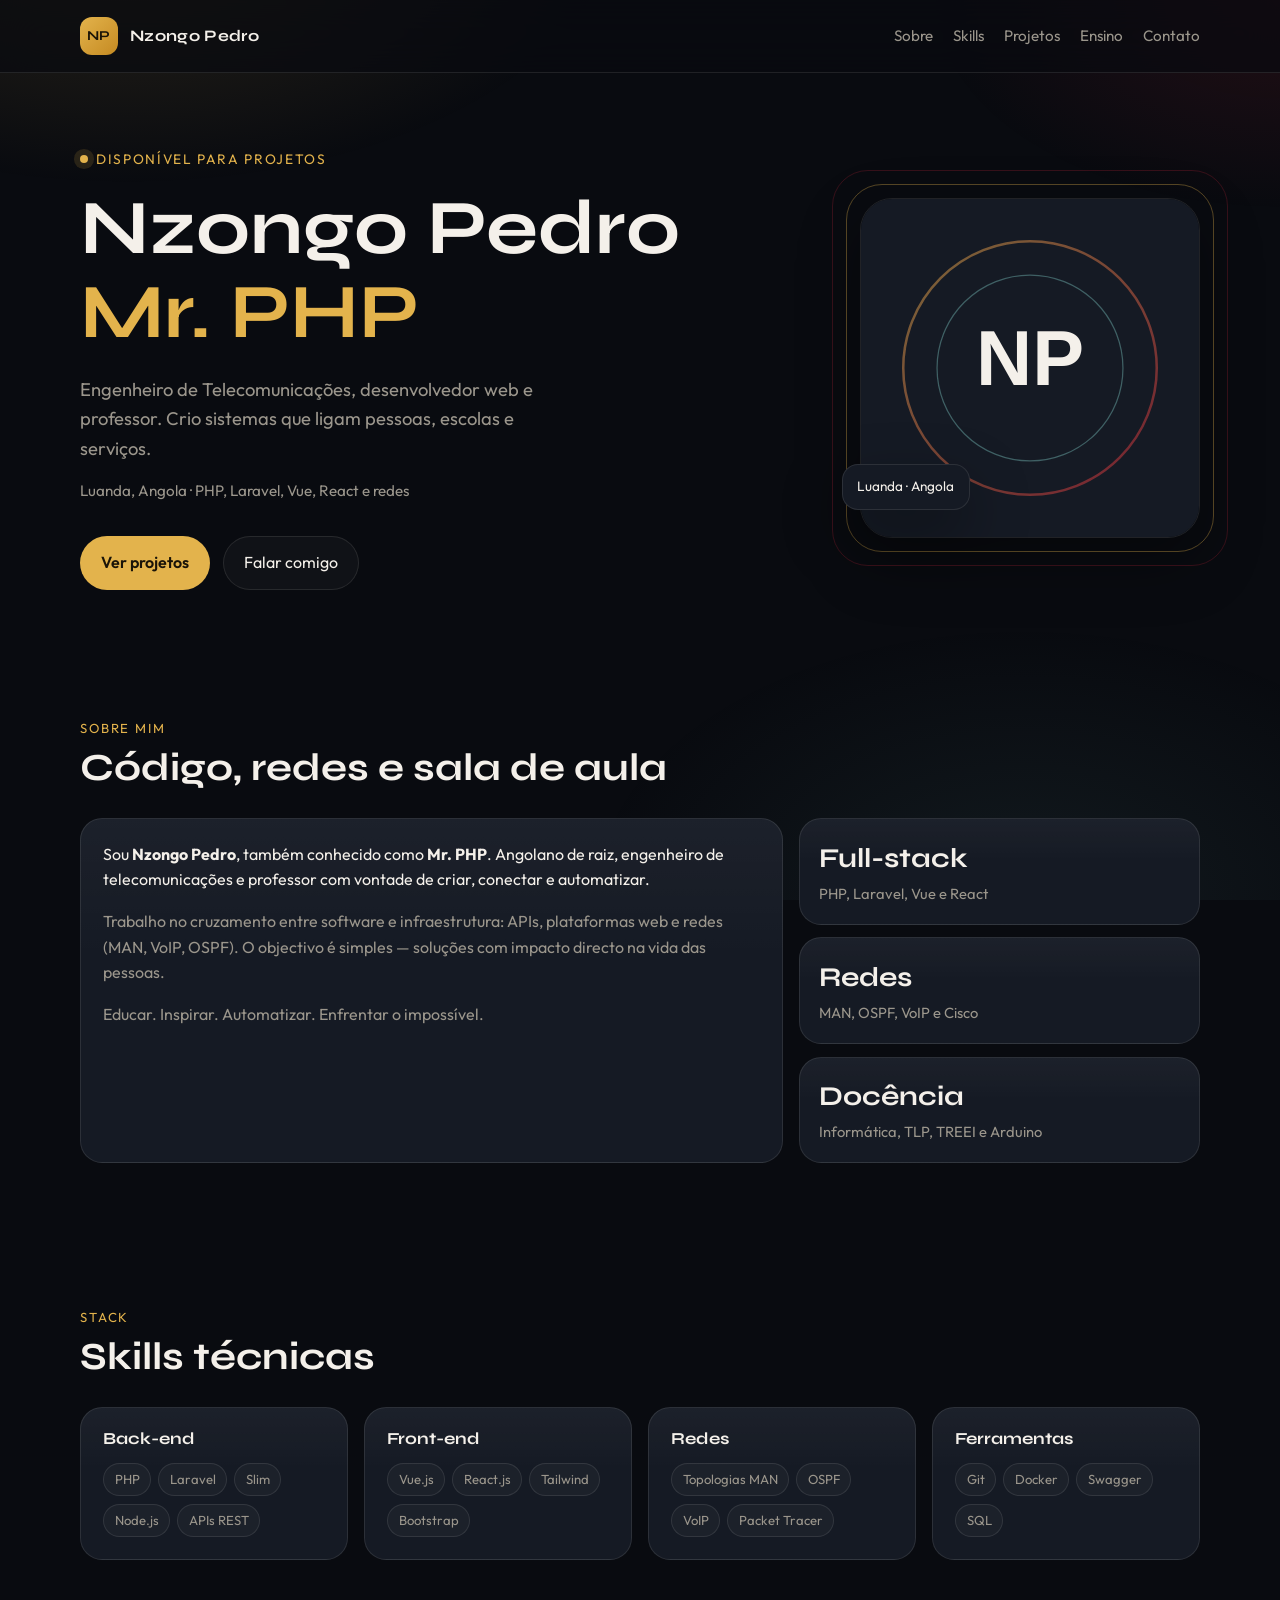
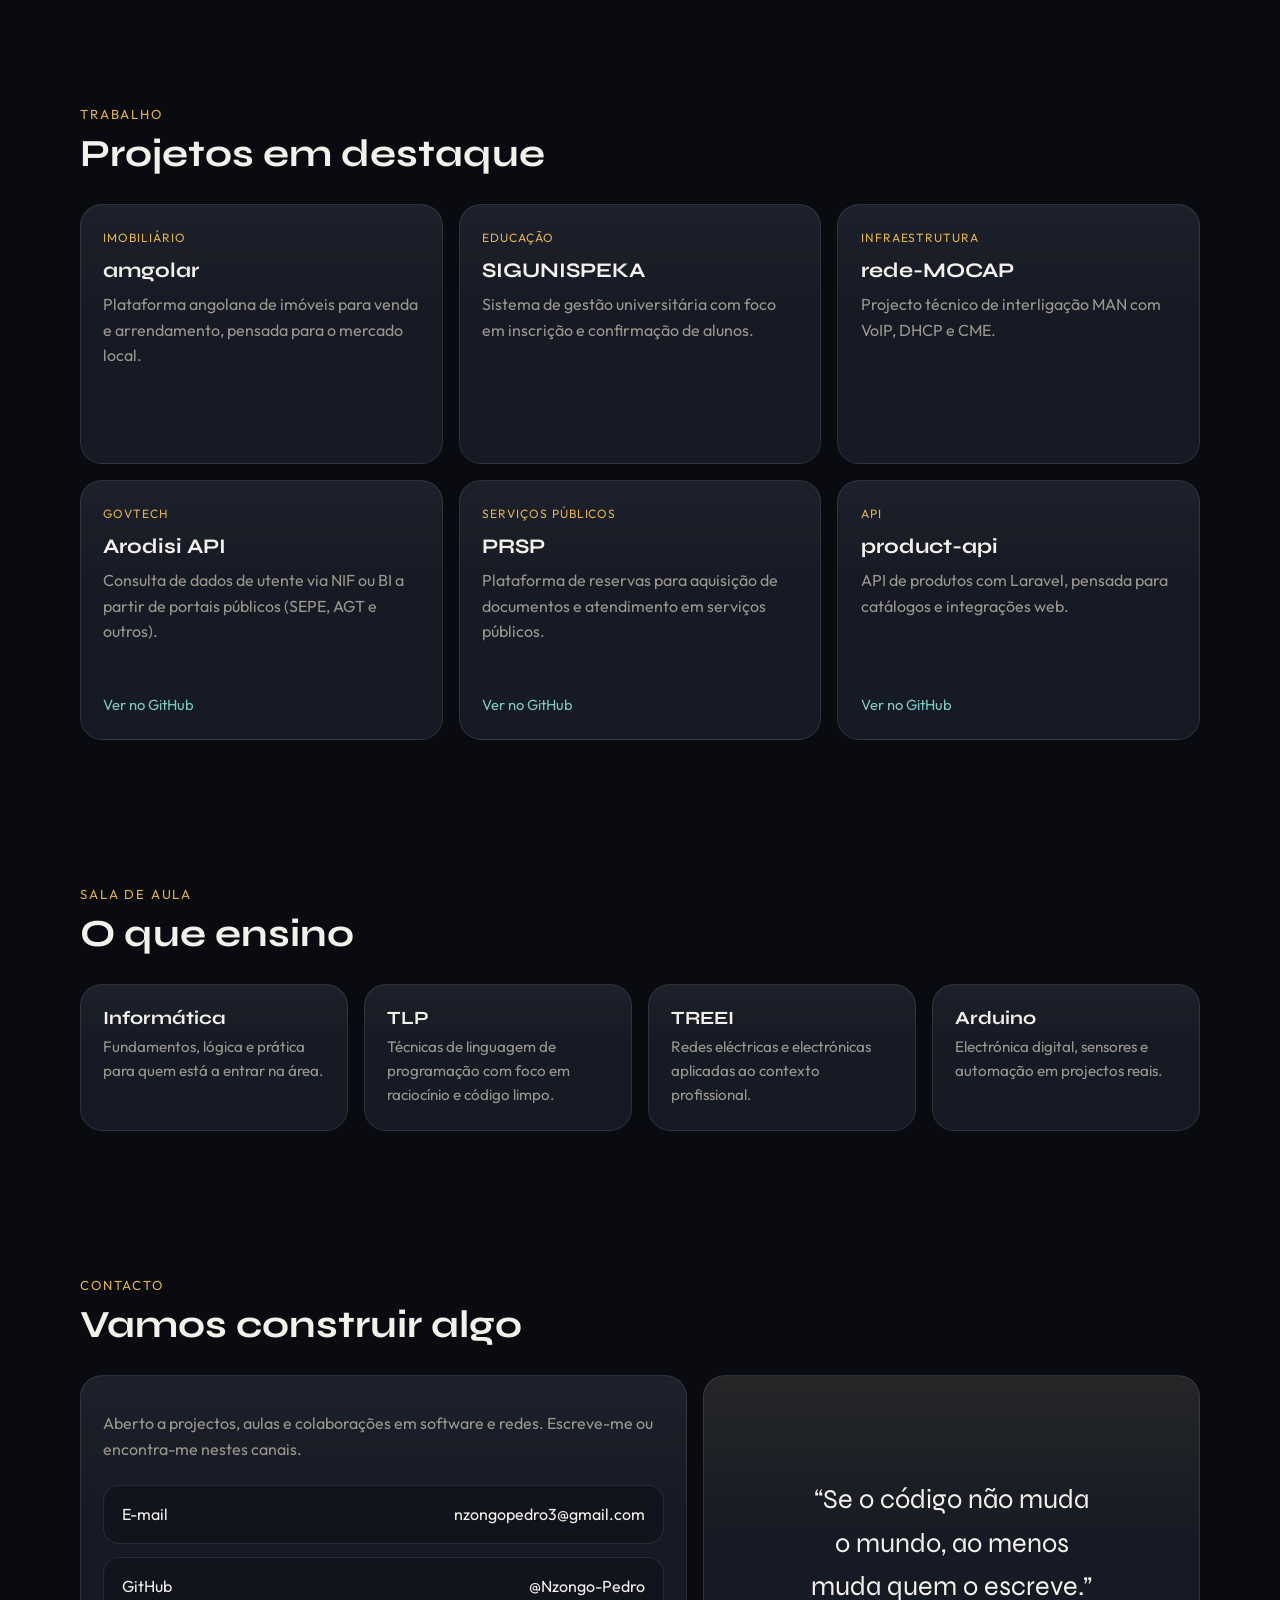
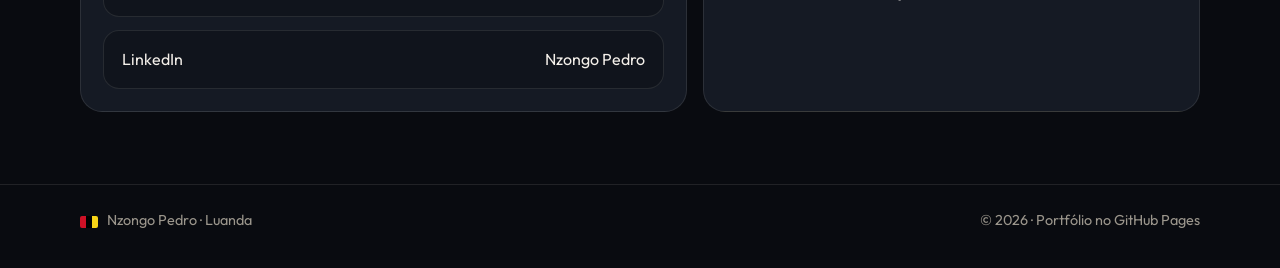
==== docs/index.html @ 2041fc1b "Publish a redesigned portfolio on GitHub Pages. Co-authored-by: Cursor <cursoragent@cursor.com>" ====
<!doctype html>
<html lang="pt">
<head>
  <meta charset="utf-8" />
  <meta name="viewport" content="width=device-width, initial-scale=1" />
  <title>Nzongo Pedro — Portfólio</title>
  <meta name="description" content="Nzongo Pedro (Mr. PHP): engenheiro de telecomunicações, desenvolvedor web e professor em Luanda, Angola." />
  <meta name="theme-color" content="#090b10" />
  <meta property="og:title" content="Nzongo Pedro — Portfólio" />
  <meta property="og:description" content="Engenheiro de Telecomunicações, desenvolvedor web e professor. Soluções que conectam pessoas." />
  <meta property="og:type" content="website" />
  <meta property="og:url" content="https://nzongo-pedro.github.io/NzongoPedro/" />
  <link rel="icon" href="assets/favicon.svg" type="image/svg+xml" />
  <link rel="preconnect" href="https://fonts.googleapis.com" />
  <link rel="preconnect" href="https://fonts.gstatic.com" crossorigin />
  <link href="https://fonts.googleapis.com/css2?family=Outfit:wght@400;500;600;700&family=Syne:wght@700;800&display=swap" rel="stylesheet" />
  <link rel="stylesheet" href="assets/style.css" />
</head>
<body>
  <a class="skip-link" href="#conteudo">Saltar para o conteúdo</a>
  <div class="bg-glow" aria-hidden="true"></div>

  <header class="site-header">
    <div class="wrap nav">
      <a class="brand" href="#topo">
        <span class="brand-mark">NP</span>
        Nzongo Pedro
      </a>
      <button class="nav-toggle" type="button" aria-expanded="false" aria-controls="menu">
        Menu
      </button>
      <ul class="nav-links" id="menu">
        <li><a href="#sobre">Sobre</a></li>
        <li><a href="#skills">Skills</a></li>
        <li><a href="#projetos">Projetos</a></li>
        <li><a href="#ensino">Ensino</a></li>
        <li><a href="#contato">Contato</a></li>
      </ul>
    </div>
  </header>

  <main id="conteudo">
    <section class="wrap hero" id="topo">
      <div>
        <p class="eyebrow"><span class="dot"></span> Disponível para projetos</p>
        <h1>Nzongo Pedro <span class="alias">Mr. PHP</span></h1>
        <p class="lede">Engenheiro de Telecomunicações, desenvolvedor web e professor. Crio sistemas que ligam pessoas, escolas e serviços.</p>
        <p class="hero-meta">Luanda, Angola · PHP, Laravel, Vue, React e redes</p>
        <div class="actions">
          <a class="btn btn-primary" href="#projetos">Ver projetos</a>
          <a class="btn btn-ghost" href="mailto:nzongopedro3@gmail.com">Falar comigo</a>
        </div>
      </div>
      <div class="portrait">
        <img
          src="https://avatars.githubusercontent.com/u/216593846?v=4"
          alt="Retrato de Nzongo Pedro"
          width="340"
          height="340"
          onerror="this.onerror=null;this.src='assets/avatar.svg'"
        />
        <p class="badge">Luanda · Angola</p>
      </div>
    </section>

    <section class="section" id="sobre">
      <div class="wrap">
        <div class="section-head">
          <div>
            <p class="kicker">Sobre mim</p>
            <h2>Código, redes e sala de aula</h2>
          </div>
        </div>
        <div class="about-grid">
          <article class="card about-copy">
            <p>Sou <strong>Nzongo Pedro</strong>, também conhecido como <strong>Mr. PHP</strong>. Angolano de raiz, engenheiro de telecomunicações e professor com vontade de criar, conectar e automatizar.</p>
            <p>Trabalho no cruzamento entre software e infraestrutura: APIs, plataformas web e redes (MAN, VoIP, OSPF). O objectivo é simples — soluções com impacto directo na vida das pessoas.</p>
            <p>Educar. Inspirar. Automatizar. Enfrentar o impossível.</p>
          </article>
          <div class="stats">
            <div class="card stat">
              <strong>Full-stack</strong>
              <span>PHP, Laravel, Vue e React</span>
            </div>
            <div class="card stat">
              <strong>Redes</strong>
              <span>MAN, OSPF, VoIP e Cisco</span>
            </div>
            <div class="card stat">
              <strong>Docência</strong>
              <span>Informática, TLP, TREEI e Arduino</span>
            </div>
          </div>
        </div>
      </div>
    </section>

    <section class="section" id="skills">
      <div class="wrap">
        <div class="section-head">
          <div>
            <p class="kicker">Stack</p>
            <h2>Skills técnicas</h2>
          </div>
        </div>
        <div class="skills-grid">
          <article class="card skill">
            <h3>Back-end</h3>
            <div class="chips">
              <span class="chip">PHP</span>
              <span class="chip">Laravel</span>
              <span class="chip">Slim</span>
              <span class="chip">Node.js</span>
              <span class="chip">APIs REST</span>
            </div>
          </article>
          <article class="card skill">
            <h3>Front-end</h3>
            <div class="chips">
              <span class="chip">Vue.js</span>
              <span class="chip">React.js</span>
              <span class="chip">Tailwind</span>
              <span class="chip">Bootstrap</span>
            </div>
          </article>
          <article class="card skill">
            <h3>Redes</h3>
            <div class="chips">
              <span class="chip">Topologias MAN</span>
              <span class="chip">OSPF</span>
              <span class="chip">VoIP</span>
              <span class="chip">Packet Tracer</span>
            </div>
          </article>
          <article class="card skill">
            <h3>Ferramentas</h3>
            <div class="chips">
              <span class="chip">Git</span>
              <span class="chip">Docker</span>
              <span class="chip">Swagger</span>
              <span class="chip">SQL</span>
            </div>
          </article>
        </div>
      </div>
    </section>

    <section class="section" id="projetos">
      <div class="wrap">
        <div class="section-head">
          <div>
            <p class="kicker">Trabalho</p>
            <h2>Projetos em destaque</h2>
          </div>
        </div>
        <div class="project-grid">
          <article class="card project">
            <span class="tag">Imobiliário</span>
            <h3>amgolar</h3>
            <p>Plataforma angolana de imóveis para venda e arrendamento, pensada para o mercado local.</p>
          </article>
          <article class="card project">
            <span class="tag">Educação</span>
            <h3>SIGUNISPEKA</h3>
            <p>Sistema de gestão universitária com foco em inscrição e confirmação de alunos.</p>
          </article>
          <article class="card project">
            <span class="tag">Infraestrutura</span>
            <h3>rede-MOCAP</h3>
            <p>Projecto técnico de interligação MAN com VoIP, DHCP e CME.</p>
          </article>
          <article class="card project">
            <span class="tag">GovTech</span>
            <h3>Arodisi API</h3>
            <p>Consulta de dados de utente via NIF ou BI a partir de portais públicos (SEPE, AGT e outros).</p>
            <a class="project-link" href="https://github.com/NzongoPedro/Arodisi-API" target="_blank" rel="noopener noreferrer">Ver no GitHub</a>
          </article>
          <article class="card project">
            <span class="tag">Serviços públicos</span>
            <h3>PRSP</h3>
            <p>Plataforma de reservas para aquisição de documentos e atendimento em serviços públicos.</p>
            <a class="project-link" href="https://github.com/Nzongo-Pedro/PSRSP" target="_blank" rel="noopener noreferrer">Ver no GitHub</a>
          </article>
          <article class="card project">
            <span class="tag">API</span>
            <h3>product-api</h3>
            <p>API de produtos com Laravel, pensada para catálogos e integrações web.</p>
            <a class="project-link" href="https://github.com/Nzongo-Pedro/product-api" target="_blank" rel="noopener noreferrer">Ver no GitHub</a>
          </article>
        </div>
      </div>
    </section>

    <section class="section" id="ensino">
      <div class="wrap">
        <div class="section-head">
          <div>
            <p class="kicker">Sala de aula</p>
            <h2>O que ensino</h2>
          </div>
        </div>
        <div class="teach-grid">
          <article class="card teach">
            <h3>Informática</h3>
            <p>Fundamentos, lógica e prática para quem está a entrar na área.</p>
          </article>
          <article class="card teach">
            <h3>TLP</h3>
            <p>Técnicas de linguagem de programação com foco em raciocínio e código limpo.</p>
          </article>
          <article class="card teach">
            <h3>TREEI</h3>
            <p>Redes eléctricas e electrónicas aplicadas ao contexto profissional.</p>
          </article>
          <article class="card teach">
            <h3>Arduino</h3>
            <p>Electrónica digital, sensores e automação em projectos reais.</p>
          </article>
        </div>
      </div>
    </section>

    <section class="section" id="contato">
      <div class="wrap">
        <div class="section-head">
          <div>
            <p class="kicker">Contacto</p>
            <h2>Vamos construir algo</h2>
          </div>
        </div>
        <div class="contact-grid">
          <article class="card contact-copy">
            <p>Aberto a projectos, aulas e colaborações em software e redes. Escreve-me ou encontra-me nestes canais.</p>
            <ul class="contact-list">
              <li>
                <a href="mailto:nzongopedro3@gmail.com">
                  <span>E-mail</span>
                  <span>nzongopedro3@gmail.com</span>
                </a>
              </li>
              <li>
                <a href="https://github.com/Nzongo-Pedro" target="_blank" rel="noopener noreferrer">
                  <span>GitHub</span>
                  <span>@Nzongo-Pedro</span>
                </a>
              </li>
              <li>
                <a href="https://linkedin.com/in/nzongo-pedro-31424827a" target="_blank" rel="noopener noreferrer">
                  <span>LinkedIn</span>
                  <span>Nzongo Pedro</span>
                </a>
              </li>
            </ul>
          </article>
          <blockquote class="card quote">
            <p>“Se o código não muda o mundo, ao menos muda quem o escreve.”</p>
          </blockquote>
        </div>
      </div>
    </section>
  </main>

  <footer class="site-footer">
    <div class="wrap footer-row">
      <p><span class="flag" aria-hidden="true"><span></span><span></span><span></span></span> Nzongo Pedro · Luanda</p>
      <p>© <span data-year></span> · Portfólio no GitHub Pages</p>
    </div>
  </footer>

  <script src="assets/app.js"></script>
</body>
</html>
---- docs/assets/style.css ----
:root {
  --bg: #090b10;
  --bg-soft: #10141c;
  --card: #151a24;
  --card-hover: #1b2230;
  --line: rgba(243, 239, 232, 0.1);
  --text: #f4f0ea;
  --muted: #9b968c;
  --gold: #e3b34c;
  --gold-soft: rgba(227, 179, 76, 0.14);
  --red: #d7263d;
  --cyan: #7ec8c4;
  --shadow: 0 24px 60px rgba(0, 0, 0, 0.35);
  --radius: 22px;
  --max: 1120px;
}

* {
  box-sizing: border-box;
  margin: 0;
  padding: 0;
}

html {
  scroll-behavior: smooth;
}

body {
  font-family: "Outfit", system-ui, sans-serif;
  background: var(--bg);
  color: var(--text);
  line-height: 1.6;
  min-height: 100vh;
  overflow-x: hidden;
}

img {
  max-width: 100%;
  display: block;
}

a {
  color: inherit;
  text-decoration: none;
}

button,
.btn {
  font: inherit;
}

.skip-link {
  position: absolute;
  left: 1rem;
  top: -4rem;
  background: var(--gold);
  color: #1a1408;
  padding: 0.6rem 1rem;
  border-radius: 999px;
  z-index: 80;
}

.skip-link:focus {
  top: 1rem;
}

.bg-glow {
  pointer-events: none;
  position: fixed;
  inset: 0;
  z-index: 0;
  background:
    radial-gradient(900px 500px at 10% -10%, rgba(227, 179, 76, 0.16), transparent 55%),
    radial-gradient(700px 420px at 100% 0%, rgba(215, 38, 61, 0.12), transparent 50%),
    radial-gradient(800px 500px at 80% 100%, rgba(126, 200, 196, 0.08), transparent 55%);
}

.wrap {
  width: min(var(--max), calc(100% - 2rem));
  margin-inline: auto;
}

.site-header {
  position: sticky;
  top: 0;
  z-index: 40;
  backdrop-filter: blur(18px);
  background: rgba(9, 11, 16, 0.72);
  border-bottom: 1px solid var(--line);
}

.nav {
  display: flex;
  align-items: center;
  justify-content: space-between;
  min-height: 72px;
  gap: 1rem;
}

.brand {
  display: flex;
  align-items: center;
  gap: 0.75rem;
  font-family: "Syne", sans-serif;
  font-weight: 700;
  letter-spacing: 0.02em;
}

.brand-mark {
  width: 38px;
  height: 38px;
  display: grid;
  place-items: center;
  border-radius: 12px;
  background: linear-gradient(135deg, var(--gold), #c58a22);
  color: #1a1408;
  font-size: 0.85rem;
}

.nav-links {
  display: flex;
  gap: 1.25rem;
  list-style: none;
  color: var(--muted);
  font-size: 0.95rem;
}

.nav-links a {
  position: relative;
}

.nav-links a:hover,
.nav-links a:focus-visible,
.nav-links a.is-active {
  color: var(--text);
}

.nav-links a.is-active::after {
  content: "";
  position: absolute;
  left: 0;
  right: 0;
  bottom: -8px;
  height: 2px;
  background: var(--gold);
}

.nav-toggle {
  display: none;
  width: 42px;
  height: 42px;
  border: 1px solid var(--line);
  background: transparent;
  color: var(--text);
  border-radius: 12px;
  cursor: pointer;
}

.hero {
  position: relative;
  z-index: 1;
  padding: 4.5rem 0 3.5rem;
  display: grid;
  grid-template-columns: 1.15fr 0.85fr;
  gap: 3rem;
  align-items: center;
}

.eyebrow {
  display: inline-flex;
  align-items: center;
  gap: 0.5rem;
  color: var(--gold);
  font-size: 0.86rem;
  letter-spacing: 0.12em;
  text-transform: uppercase;
  margin-bottom: 1rem;
}

.dot {
  width: 8px;
  height: 8px;
  border-radius: 50%;
  background: var(--gold);
  box-shadow: 0 0 0 6px var(--gold-soft);
}

h1,
h2,
h3 {
  font-family: "Syne", sans-serif;
  line-height: 1.1;
}

h1 {
  font-size: clamp(2.6rem, 6vw, 5.1rem);
  max-width: 12ch;
}

.alias {
  color: var(--gold);
}

.lede {
  margin-top: 1.25rem;
  color: var(--muted);
  font-size: 1.15rem;
  max-width: 42ch;
}

.hero-meta {
  margin-top: 1rem;
  color: var(--muted);
  font-size: 0.95rem;
}

.actions {
  display: flex;
  flex-wrap: wrap;
  gap: 0.8rem;
  margin-top: 2rem;
}

.btn {
  display: inline-flex;
  align-items: center;
  justify-content: center;
  gap: 0.45rem;
  border-radius: 999px;
  padding: 0.85rem 1.25rem;
  border: 1px solid transparent;
  transition: transform 0.2s ease, background 0.2s ease, border-color 0.2s ease;
}

.btn:hover,
.btn:focus-visible {
  transform: translateY(-2px);
}

.btn-primary {
  background: var(--gold);
  color: #1a1408;
  font-weight: 600;
}

.btn-ghost {
  border-color: var(--line);
  background: rgba(255, 255, 255, 0.03);
}

.portrait {
  justify-self: end;
  position: relative;
}

.portrait img {
  width: min(340px, 100%);
  aspect-ratio: 1;
  object-fit: cover;
  border-radius: 32px;
  border: 1px solid var(--line);
  box-shadow: var(--shadow);
}

.portrait::before,
.portrait::after {
  content: "";
  position: absolute;
  border: 1px solid rgba(227, 179, 76, 0.35);
  border-radius: 36px;
}

.portrait::before {
  inset: -14px;
}

.portrait::after {
  inset: -28px;
  border-color: rgba(215, 38, 61, 0.22);
}

.badge {
  position: absolute;
  left: -18px;
  bottom: 28px;
  background: var(--card);
  border: 1px solid var(--line);
  padding: 0.7rem 0.9rem;
  border-radius: 16px;
  font-size: 0.85rem;
  box-shadow: var(--shadow);
}

.section {
  position: relative;
  z-index: 1;
  padding: 4.5rem 0;
}

.section-head {
  display: flex;
  justify-content: space-between;
  gap: 1rem;
  align-items: end;
  margin-bottom: 1.8rem;
}

.kicker {
  color: var(--gold);
  font-size: 0.82rem;
  letter-spacing: 0.14em;
  text-transform: uppercase;
  margin-bottom: 0.5rem;
}

h2 {
  font-size: clamp(1.8rem, 3vw, 2.6rem);
}

.about-grid,
.skills-grid,
.project-grid,
.teach-grid,
.contact-grid {
  display: grid;
  gap: 1rem;
}

.about-grid {
  grid-template-columns: 1.4fr 0.8fr;
}

.card {
  background: linear-gradient(180deg, rgba(255, 255, 255, 0.03), transparent 40%), var(--card);
  border: 1px solid var(--line);
  border-radius: var(--radius);
  padding: 1.4rem;
}

.about-copy p + p {
  margin-top: 1rem;
  color: var(--muted);
}

.stats {
  display: grid;
  gap: 0.8rem;
}

.stat {
  padding: 1.1rem 1.2rem;
}

.stat strong {
  display: block;
  font-family: "Syne", sans-serif;
  font-size: 1.7rem;
}

.stat span {
  color: var(--muted);
  font-size: 0.92rem;
}

.skills-grid {
  grid-template-columns: repeat(4, 1fr);
}

.skill h3 {
  font-size: 1.05rem;
  margin-bottom: 0.9rem;
}

.chips {
  display: flex;
  flex-wrap: wrap;
  gap: 0.45rem;
}

.chip {
  font-size: 0.82rem;
  color: var(--muted);
  border: 1px solid var(--line);
  background: rgba(255, 255, 255, 0.03);
  border-radius: 999px;
  padding: 0.32rem 0.65rem;
}

.project-grid {
  grid-template-columns: repeat(3, 1fr);
}

.project {
  display: flex;
  flex-direction: column;
  min-height: 260px;
  transition: transform 0.2s ease, background 0.2s ease;
}

.project:hover {
  transform: translateY(-4px);
  background: var(--card-hover);
}

.tag {
  display: inline-block;
  font-size: 0.75rem;
  letter-spacing: 0.08em;
  text-transform: uppercase;
  color: var(--gold);
  margin-bottom: 0.8rem;
}

.project h3 {
  font-size: 1.3rem;
  margin-bottom: 0.6rem;
}

.project p {
  color: var(--muted);
  flex: 1;
}

.project-link {
  margin-top: 1.2rem;
  color: var(--cyan);
  font-size: 0.92rem;
}

.teach-grid {
  grid-template-columns: repeat(4, 1fr);
}

.teach h3 {
  margin-bottom: 0.4rem;
}

.teach p {
  color: var(--muted);
  font-size: 0.95rem;
}

.contact-grid {
  grid-template-columns: 1.1fr 0.9fr;
  align-items: stretch;
}

.contact-copy p {
  color: var(--muted);
  margin: 0.8rem 0 1.4rem;
}

.contact-list {
  list-style: none;
  display: grid;
  gap: 0.8rem;
}

.contact-list a {
  display: flex;
  justify-content: space-between;
  gap: 1rem;
  padding: 1rem 1.1rem;
  border-radius: 16px;
  border: 1px solid var(--line);
  background: var(--bg-soft);
}

.contact-list a:hover,
.contact-list a:focus-visible {
  border-color: rgba(227, 179, 76, 0.4);
}

.quote {
  display: grid;
  place-items: center;
  text-align: center;
  min-height: 220px;
  background:
    linear-gradient(180deg, rgba(227, 179, 76, 0.08), transparent 50%),
    var(--card);
}

.quote p {
  font-family: "Syne", sans-serif;
  font-size: clamp(1.2rem, 2.4vw, 1.7rem);
  max-width: 18ch;
}

.site-footer {
  position: relative;
  z-index: 1;
  border-top: 1px solid var(--line);
  padding: 1.5rem 0 2.2rem;
  color: var(--muted);
  font-size: 0.9rem;
}

.footer-row {
  display: flex;
  justify-content: space-between;
  gap: 1rem;
  flex-wrap: wrap;
}

.flag {
  display: inline-flex;
  width: 18px;
  height: 12px;
  overflow: hidden;
  border-radius: 2px;
  vertical-align: middle;
  margin-right: 0.35rem;
}

.flag span {
  flex: 1;
}

.flag span:nth-child(1) { background: #ce1126; }
.flag span:nth-child(2) { background: #000; }
.flag span:nth-child(3) { background: #f7d417; }

@media (max-width: 980px) {
  .hero,
  .about-grid,
  .skills-grid,
  .project-grid,
  .teach-grid,
  .contact-grid {
    grid-template-columns: 1fr 1fr;
  }

  .hero {
    padding-top: 2.5rem;
  }

  .portrait {
    justify-self: start;
  }
}

@media (max-width: 760px) {
  .nav-toggle {
    display: grid;
    place-items: center;
  }

  .nav-links {
    display: none;
    position: absolute;
    top: 72px;
    left: 0;
    right: 0;
    background: rgba(9, 11, 16, 0.96);
    border-bottom: 1px solid var(--line);
    padding: 1rem 1.25rem 1.2rem;
    flex-direction: column;
  }

  .nav.is-open .nav-links {
    display: flex;
  }

  .hero,
  .about-grid,
  .skills-grid,
  .project-grid,
  .teach-grid,
  .contact-grid {
    grid-template-columns: 1fr;
  }

  .section {
    padding: 3.2rem 0;
  }
}

@media (prefers-reduced-motion: reduce) {
  html {
    scroll-behavior: auto;
  }

  .btn,
  .project {
    transition: none;
  }
}
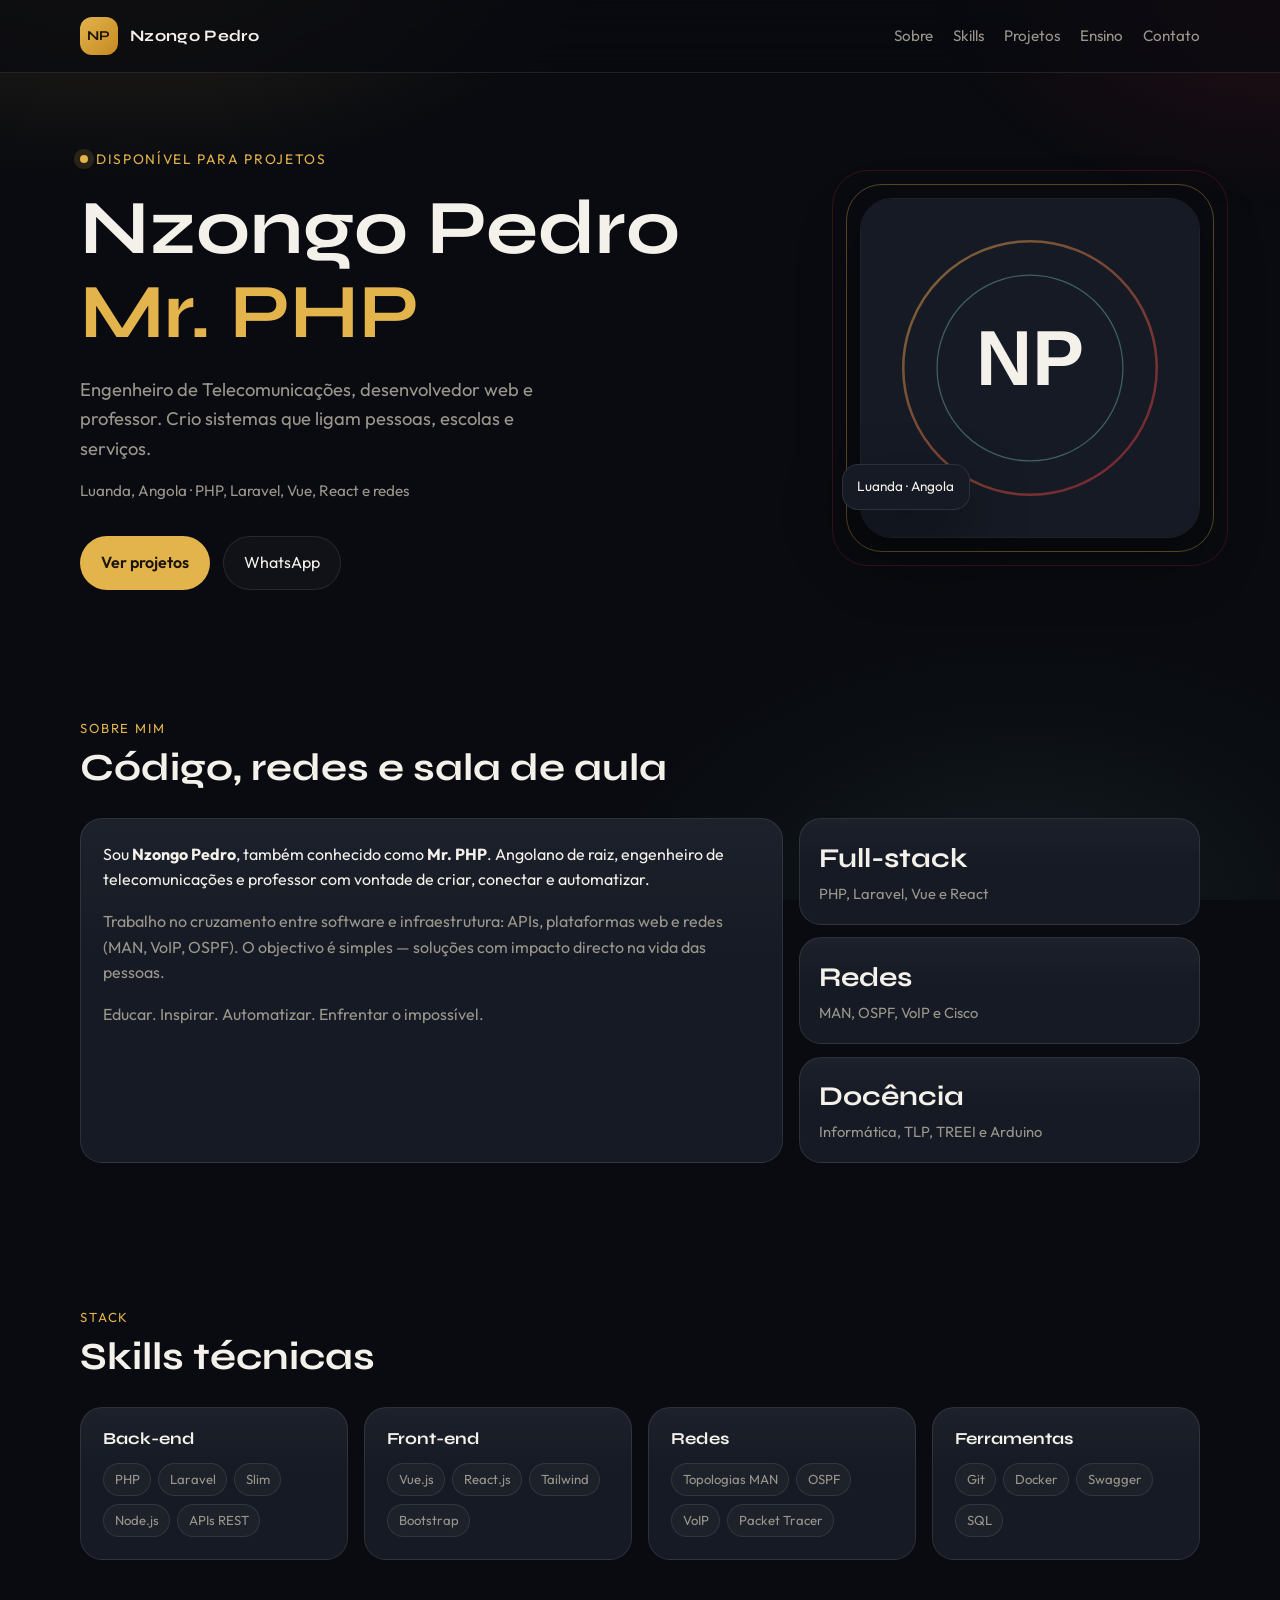
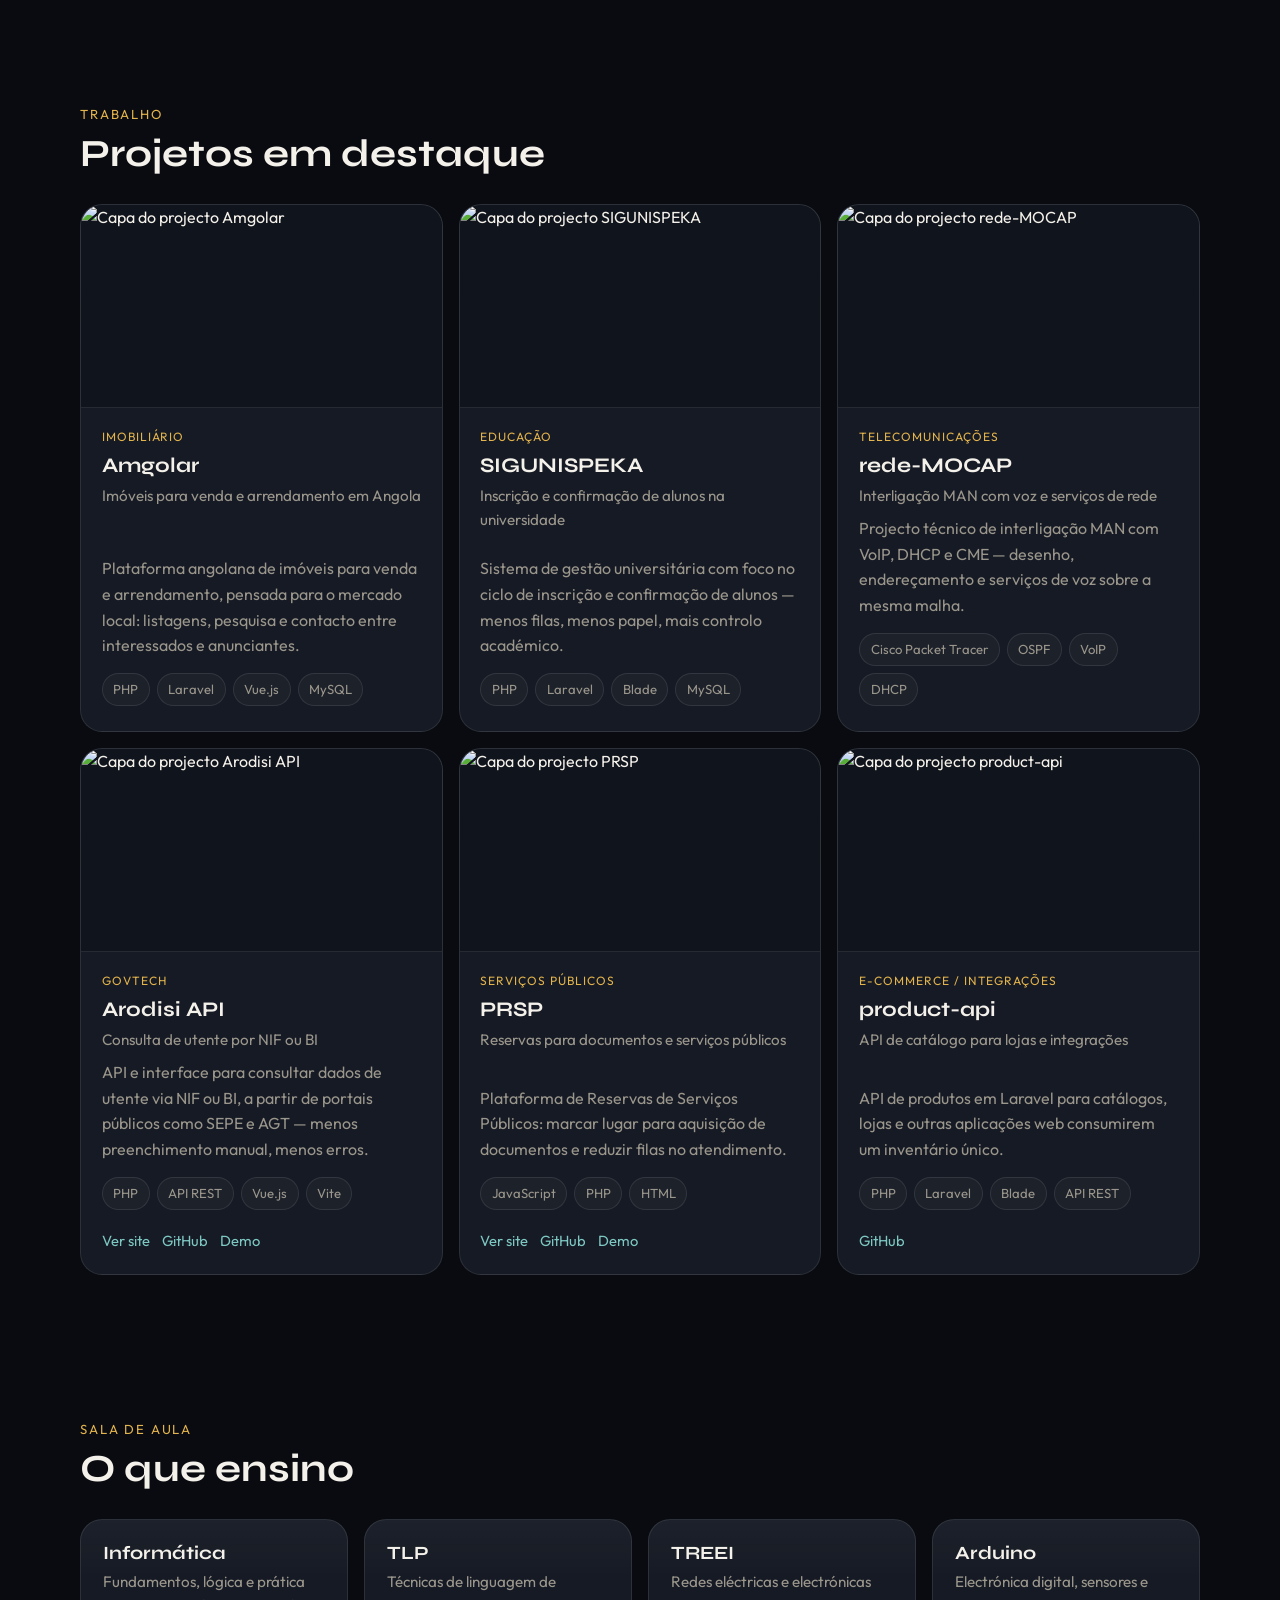
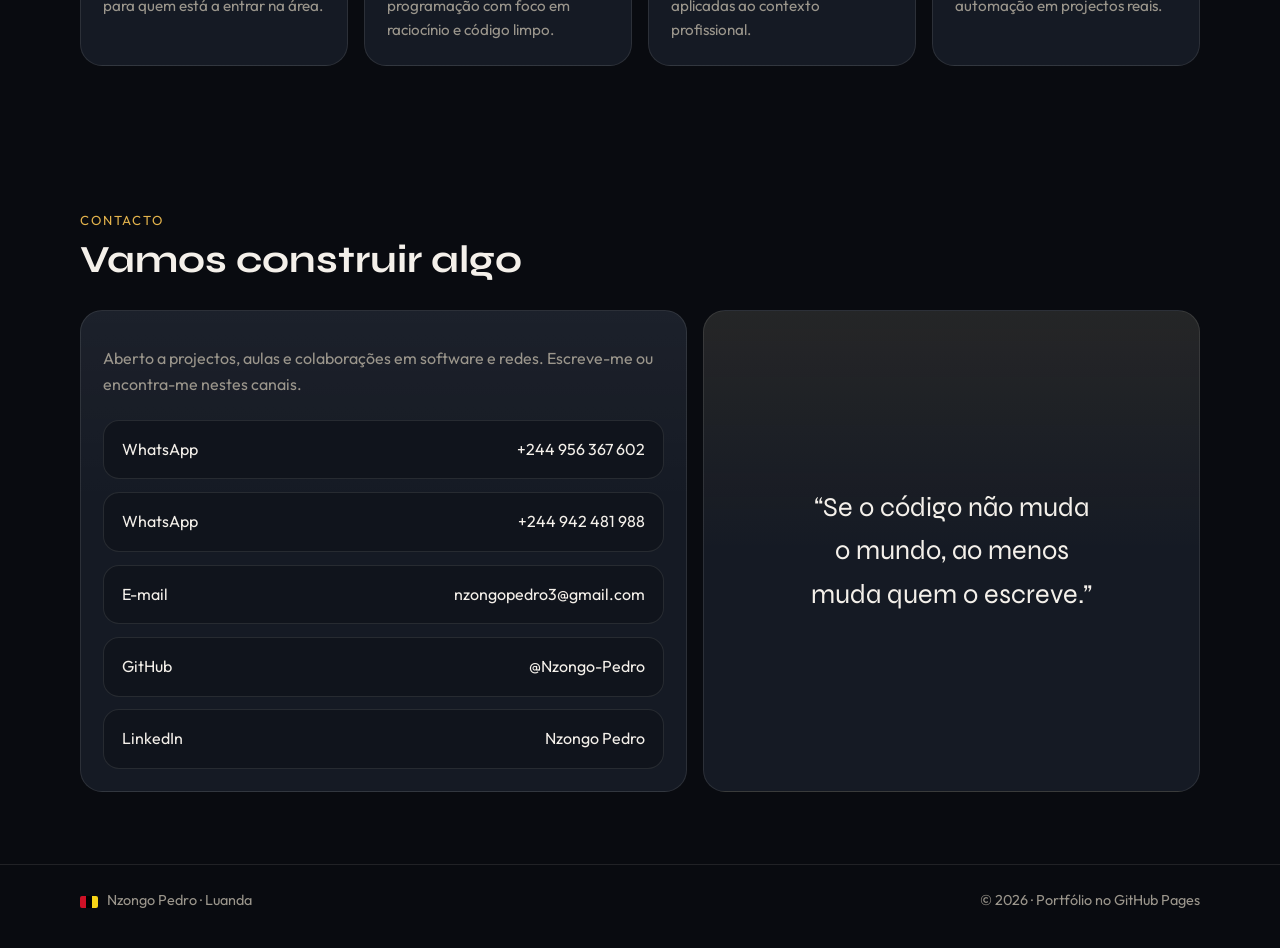
==== commit 47483753: "Enhance portfolio with WhatsApp contact options and improve project rendering functionality. Update " ====
--- a/docs/index.html
+++ b/docs/index.html
@@ -48,7 +48,7 @@
         <p class="hero-meta">Luanda, Angola · PHP, Laravel, Vue, React e redes</p>
         <div class="actions">
           <a class="btn btn-primary" href="#projetos">Ver projetos</a>
-          <a class="btn btn-ghost" href="mailto:nzongopedro3@gmail.com">Falar comigo</a>
+          <a class="btn btn-ghost" href="https://wa.me/244956367602" target="_blank" rel="noopener noreferrer">WhatsApp</a>
         </div>
       </div>
       <div class="portrait">
@@ -153,40 +153,8 @@
             <h2>Projetos em destaque</h2>
           </div>
         </div>
-        <div class="project-grid">
-          <article class="card project">
-            <span class="tag">Imobiliário</span>
-            <h3>amgolar</h3>
-            <p>Plataforma angolana de imóveis para venda e arrendamento, pensada para o mercado local.</p>
-          </article>
-          <article class="card project">
-            <span class="tag">Educação</span>
-            <h3>SIGUNISPEKA</h3>
-            <p>Sistema de gestão universitária com foco em inscrição e confirmação de alunos.</p>
-          </article>
-          <article class="card project">
-            <span class="tag">Infraestrutura</span>
-            <h3>rede-MOCAP</h3>
-            <p>Projecto técnico de interligação MAN com VoIP, DHCP e CME.</p>
-          </article>
-          <article class="card project">
-            <span class="tag">GovTech</span>
-            <h3>Arodisi API</h3>
-            <p>Consulta de dados de utente via NIF ou BI a partir de portais públicos (SEPE, AGT e outros).</p>
-            <a class="project-link" href="https://github.com/NzongoPedro/Arodisi-API" target="_blank" rel="noopener noreferrer">Ver no GitHub</a>
-          </article>
-          <article class="card project">
-            <span class="tag">Serviços públicos</span>
-            <h3>PRSP</h3>
-            <p>Plataforma de reservas para aquisição de documentos e atendimento em serviços públicos.</p>
-            <a class="project-link" href="https://github.com/Nzongo-Pedro/PSRSP" target="_blank" rel="noopener noreferrer">Ver no GitHub</a>
-          </article>
-          <article class="card project">
-            <span class="tag">API</span>
-            <h3>product-api</h3>
-            <p>API de produtos com Laravel, pensada para catálogos e integrações web.</p>
-            <a class="project-link" href="https://github.com/Nzongo-Pedro/product-api" target="_blank" rel="noopener noreferrer">Ver no GitHub</a>
-          </article>
+        <div class="project-grid" data-projectos>
+          <p class="project-status">A carregar projectos…</p>
         </div>
       </div>
     </section>
@@ -232,6 +200,18 @@
           <article class="card contact-copy">
             <p>Aberto a projectos, aulas e colaborações em software e redes. Escreve-me ou encontra-me nestes canais.</p>
             <ul class="contact-list">
+              <li>
+                <a href="https://wa.me/244956367602" target="_blank" rel="noopener noreferrer">
+                  <span>WhatsApp</span>
+                  <span>+244 956 367 602</span>
+                </a>
+              </li>
+              <li>
+                <a href="https://wa.me/244942481988" target="_blank" rel="noopener noreferrer">
+                  <span>WhatsApp</span>
+                  <span>+244 942 481 988</span>
+                </a>
+              </li>
               <li>
                 <a href="mailto:nzongopedro3@gmail.com">
                   <span>E-mail</span>
--- a/docs/assets/style.css
+++ b/docs/assets/style.css
@@ -394,12 +394,33 @@
   display: flex;
   flex-direction: column;
   min-height: 260px;
+  padding: 0;
+  overflow: hidden;
   transition: transform 0.2s ease, background 0.2s ease;
 }
 
 .project:hover {
   transform: translateY(-4px);
   background: var(--card-hover);
+}
+
+.project-media {
+  aspect-ratio: 16 / 9;
+  background: var(--bg-soft);
+  border-bottom: 1px solid var(--line);
+}
+
+.project-media img {
+  width: 100%;
+  height: 100%;
+  object-fit: cover;
+}
+
+.project-body {
+  display: flex;
+  flex-direction: column;
+  flex: 1;
+  padding: 1.2rem 1.3rem 1.35rem;
 }
 
 .tag {
@@ -408,12 +429,18 @@
   letter-spacing: 0.08em;
   text-transform: uppercase;
   color: var(--gold);
-  margin-bottom: 0.8rem;
+  margin-bottom: 0.55rem;
 }
 
 .project h3 {
   font-size: 1.3rem;
-  margin-bottom: 0.6rem;
+  margin-bottom: 0.35rem;
+}
+
+.project-tagline {
+  color: var(--text);
+  font-size: 0.95rem;
+  margin-bottom: 0.5rem;
 }
 
 .project p {
@@ -421,10 +448,26 @@
   flex: 1;
 }
 
+.project-stack {
+  margin: 0.9rem 0 0.2rem;
+}
+
+.project-links {
+  display: flex;
+  flex-wrap: wrap;
+  gap: 0.75rem;
+  margin-top: 1rem;
+}
+
 .project-link {
-  margin-top: 1.2rem;
   color: var(--cyan);
   font-size: 0.92rem;
+}
+
+.project-empty,
+.project-status {
+  color: var(--muted);
+  grid-column: 1 / -1;
 }
 
 .teach-grid {
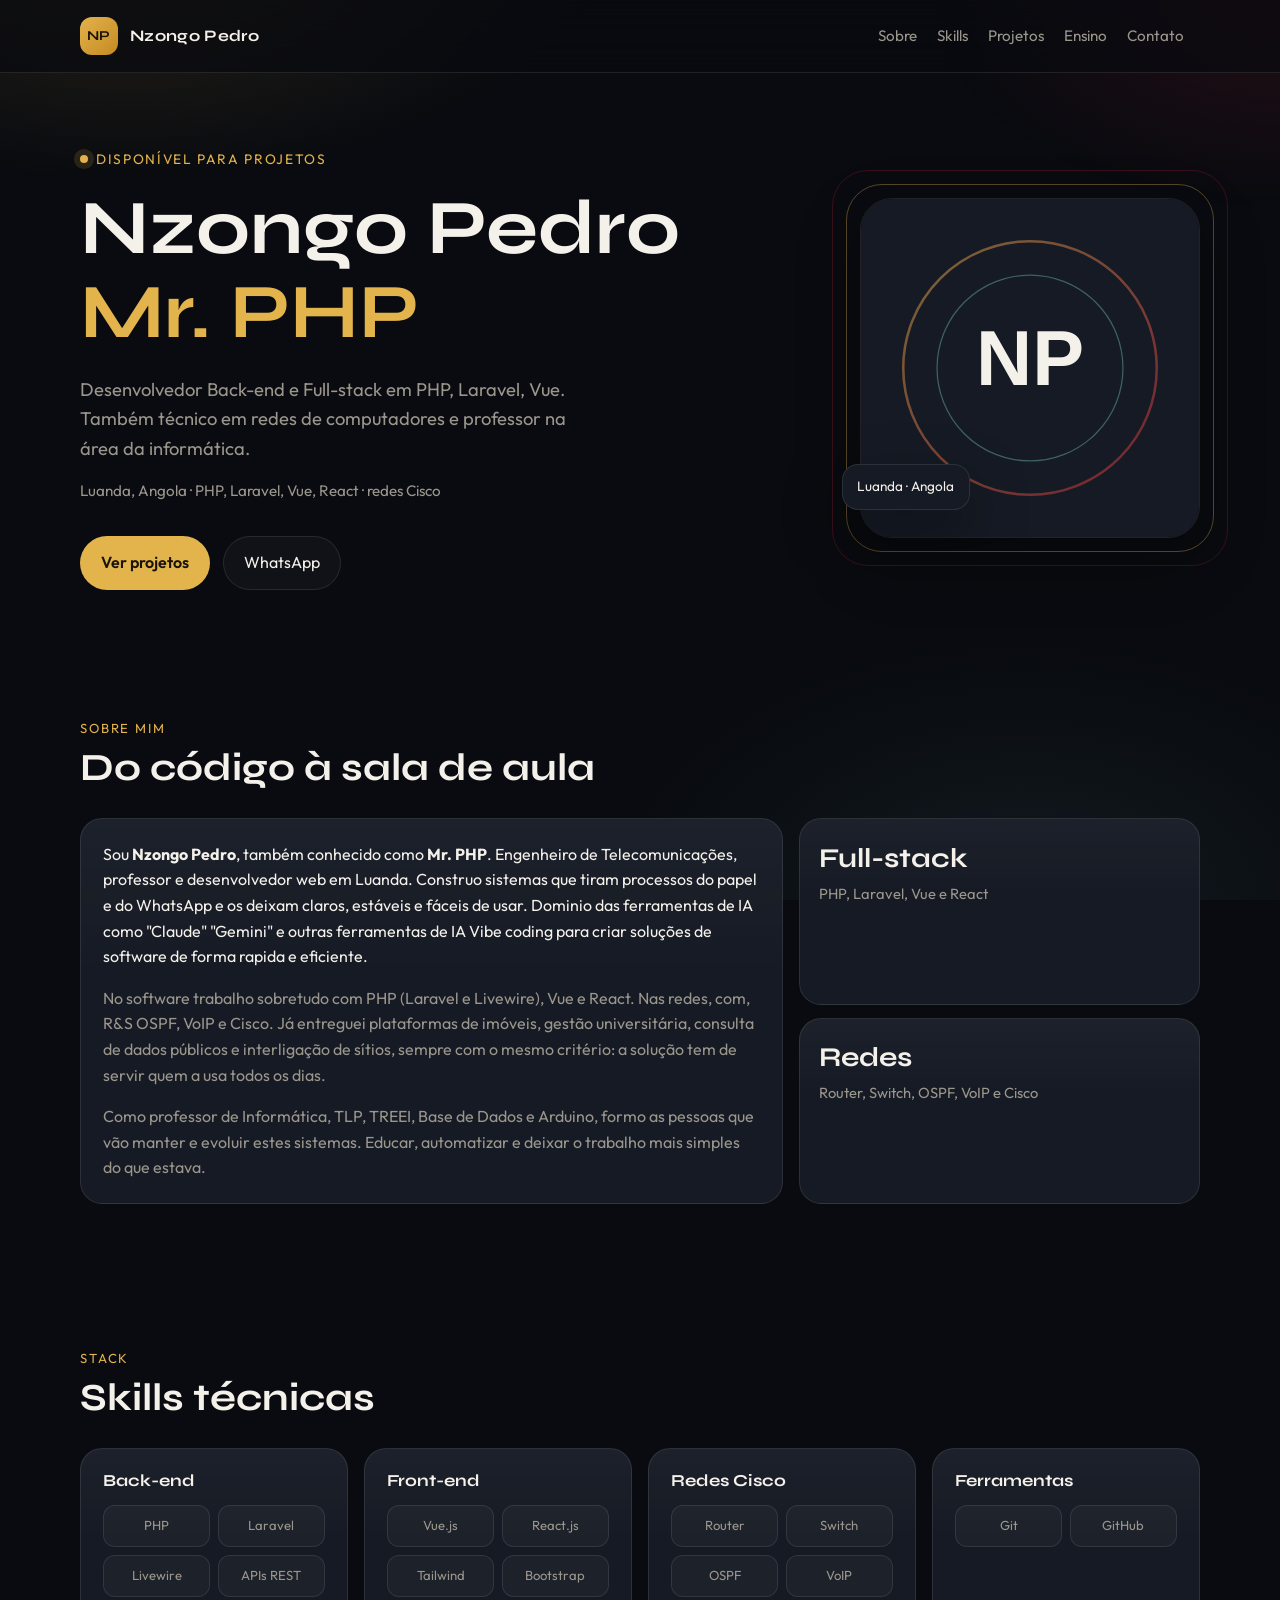
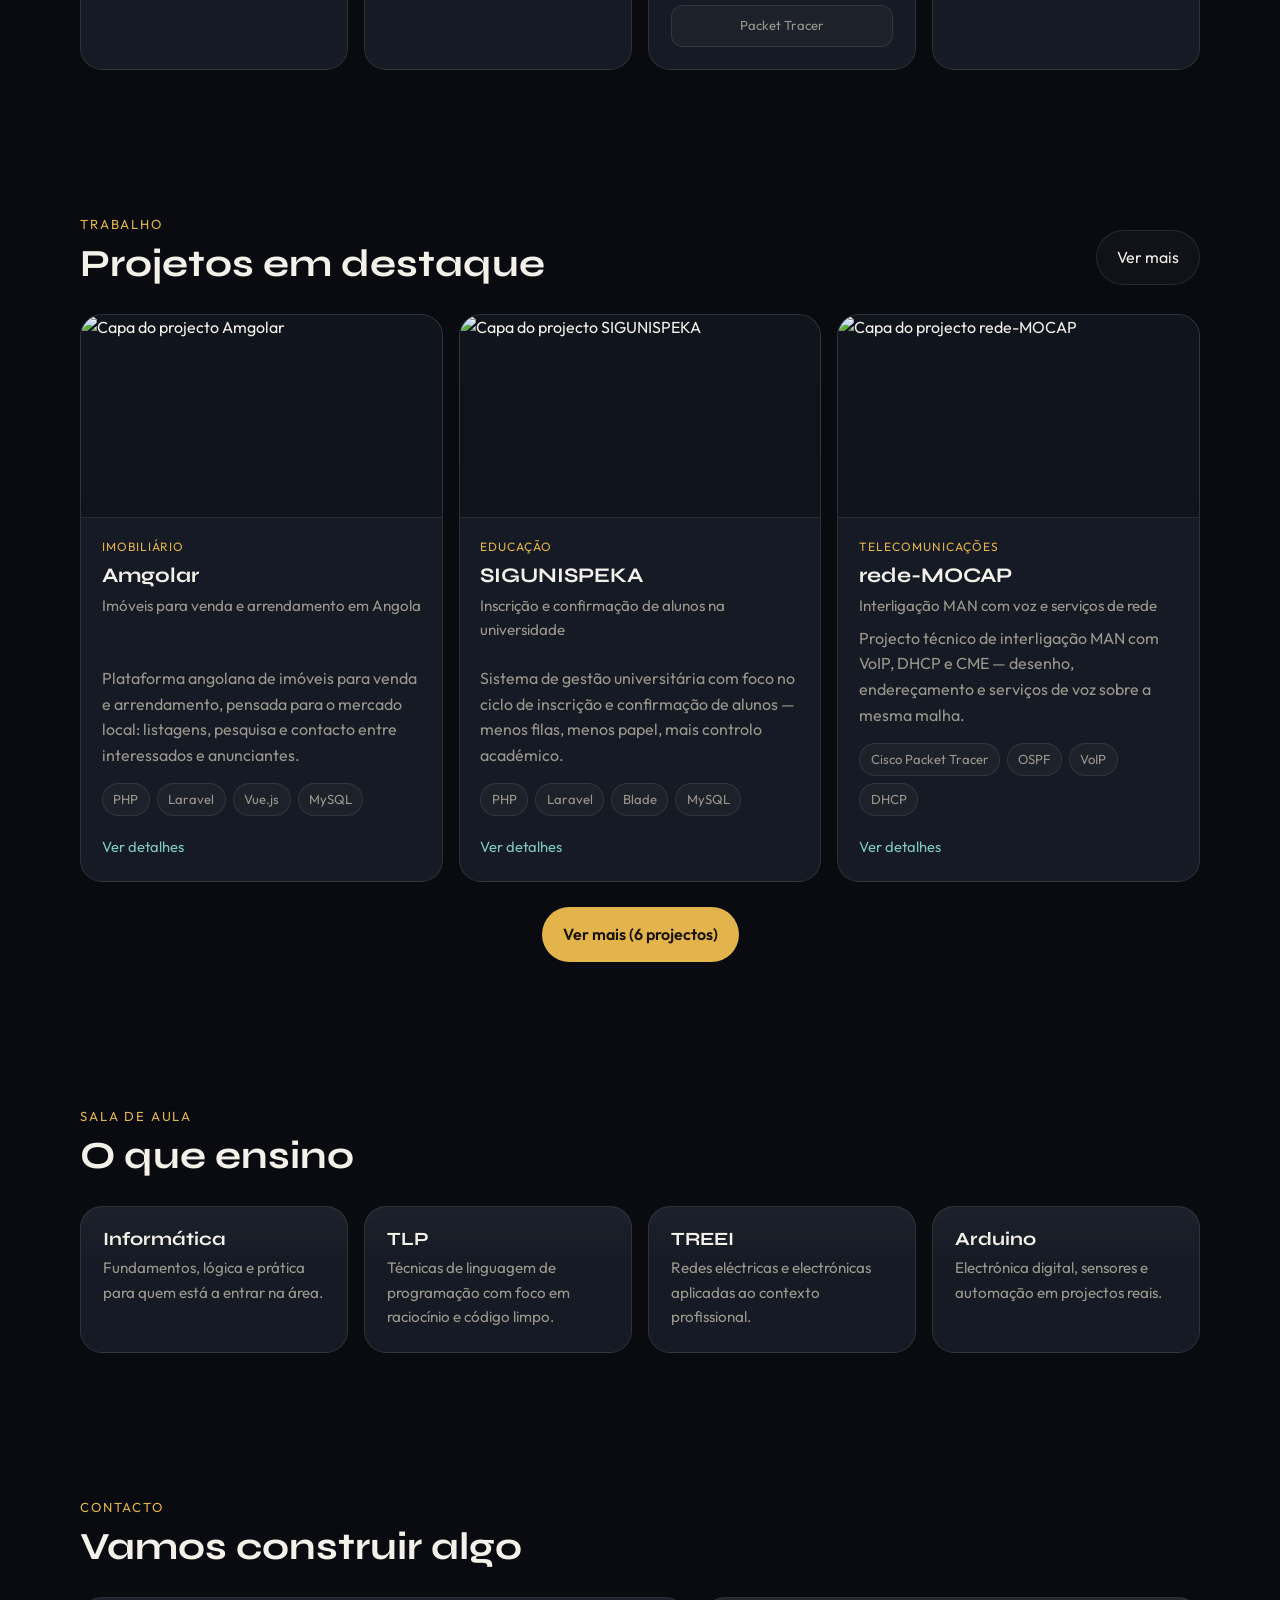
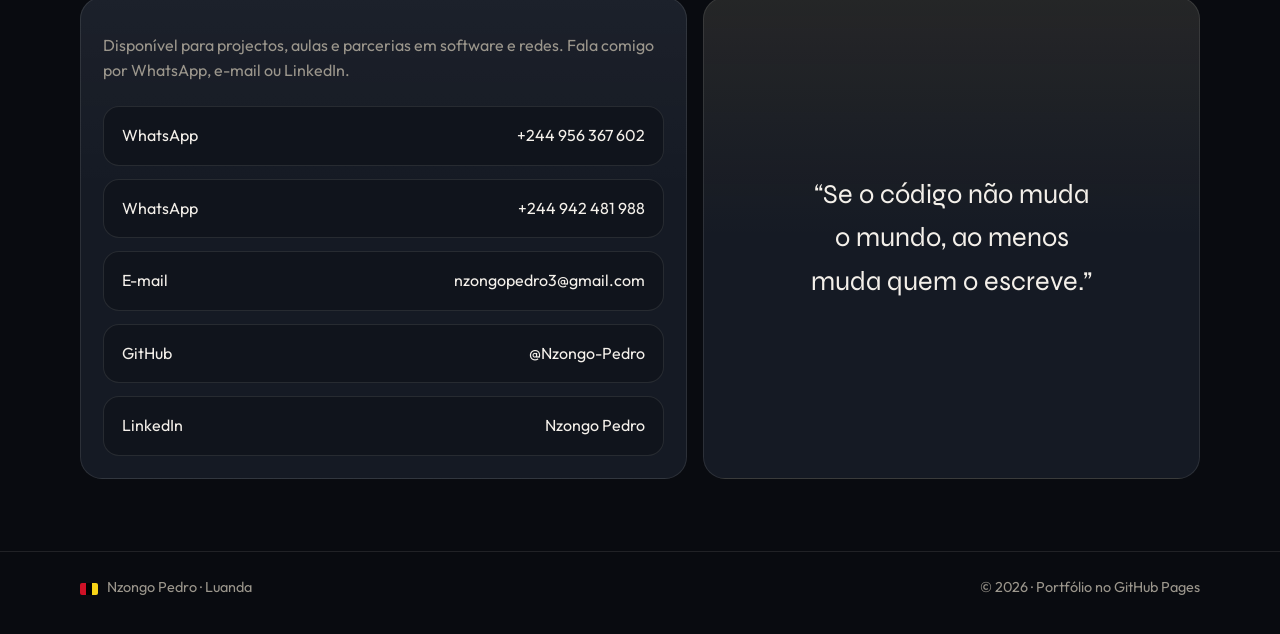
==== commit a8afd3dd: "Revise portfolio content and structure for clarity and impact. Update project rendering logic and en" ====
--- a/docs/index.html
+++ b/docs/index.html
@@ -3,11 +3,11 @@
 <head>
   <meta charset="utf-8" />
   <meta name="viewport" content="width=device-width, initial-scale=1" />
-  <title>Nzongo Pedro — Portfólio</title>
-  <meta name="description" content="Nzongo Pedro (Mr. PHP): engenheiro de telecomunicações, desenvolvedor web e professor em Luanda, Angola." />
+  <title>Nzongo Pedro | Engenheiro de Telecomunicações e desenvolvedor full-stack em Luanda</title>
+  <meta name="description" content="Nzongo Pedro (Mr. PHP) — engenheiro de telecomunicações, desenvolvedor full-stack e professor em Luanda. Plataformas web, APIs e redes para escolas, empresas e serviços públicos." />
   <meta name="theme-color" content="#090b10" />
   <meta property="og:title" content="Nzongo Pedro — Portfólio" />
-  <meta property="og:description" content="Engenheiro de Telecomunicações, desenvolvedor web e professor. Soluções que conectam pessoas." />
+  <meta property="og:description" content="Engenheiro de Telecomunicações e desenvolvedor full-stack em Luanda. Plataformas, APIs e redes que funcionam no terreno." />
   <meta property="og:type" content="website" />
   <meta property="og:url" content="https://nzongo-pedro.github.io/NzongoPedro/" />
   <link rel="icon" href="assets/favicon.svg" type="image/svg+xml" />
@@ -26,9 +26,6 @@
         <span class="brand-mark">NP</span>
         Nzongo Pedro
       </a>
-      <button class="nav-toggle" type="button" aria-expanded="false" aria-controls="menu">
-        Menu
-      </button>
       <ul class="nav-links" id="menu">
         <li><a href="#sobre">Sobre</a></li>
         <li><a href="#skills">Skills</a></li>
@@ -36,16 +33,19 @@
         <li><a href="#ensino">Ensino</a></li>
         <li><a href="#contato">Contato</a></li>
       </ul>
+      <div class="nav-tools">
+        <button class="nav-toggle" type="button" aria-expanded="false" aria-controls="menu">Menu</button>
+      </div>
     </div>
   </header>
 
   <main id="conteudo">
     <section class="wrap hero" id="topo">
       <div>
-        <p class="eyebrow"><span class="dot"></span> Disponível para projetos</p>
+        <p class="eyebrow"><span class="dot"></span> <span>Disponível para projetos</span></p>
         <h1>Nzongo Pedro <span class="alias">Mr. PHP</span></h1>
-        <p class="lede">Engenheiro de Telecomunicações, desenvolvedor web e professor. Crio sistemas que ligam pessoas, escolas e serviços.</p>
-        <p class="hero-meta">Luanda, Angola · PHP, Laravel, Vue, React e redes</p>
+        <p class="lede">Desenvolvedor Back-end e Full-stack em PHP, Laravel, Vue. Também técnico em redes de computadores e professor na área da informática.</p>
+        <p class="hero-meta">Luanda, Angola · PHP, Laravel, Vue, React · redes Cisco</p>
         <div class="actions">
           <a class="btn btn-primary" href="#projetos">Ver projetos</a>
           <a class="btn btn-ghost" href="https://wa.me/244956367602" target="_blank" rel="noopener noreferrer">WhatsApp</a>
@@ -68,14 +68,14 @@
         <div class="section-head">
           <div>
             <p class="kicker">Sobre mim</p>
-            <h2>Código, redes e sala de aula</h2>
+            <h2>Do código à sala de aula</h2>
           </div>
         </div>
         <div class="about-grid">
           <article class="card about-copy">
-            <p>Sou <strong>Nzongo Pedro</strong>, também conhecido como <strong>Mr. PHP</strong>. Angolano de raiz, engenheiro de telecomunicações e professor com vontade de criar, conectar e automatizar.</p>
-            <p>Trabalho no cruzamento entre software e infraestrutura: APIs, plataformas web e redes (MAN, VoIP, OSPF). O objectivo é simples — soluções com impacto directo na vida das pessoas.</p>
-            <p>Educar. Inspirar. Automatizar. Enfrentar o impossível.</p>
+            <p>Sou <strong>Nzongo Pedro</strong>, também conhecido como <strong>Mr. PHP</strong>. Engenheiro de Telecomunicações, professor e desenvolvedor web em Luanda. Construo sistemas que tiram processos do papel e do WhatsApp e os deixam claros, estáveis e fáceis de usar. Dominio das ferramentas de IA como "Claude" "Gemini" e outras ferramentas de IA Vibe coding para criar soluções de software de forma rapida e eficiente.</p>
+            <p>No software trabalho sobretudo com PHP (Laravel e Livewire), Vue e React. Nas redes, com, R&S OSPF, VoIP e Cisco. Já entreguei plataformas de imóveis, gestão universitária, consulta de dados públicos e interligação de sítios, sempre com o mesmo critério: a solução tem de servir quem a usa todos os dias.</p>
+            <p>Como professor de Informática, TLP, TREEI, Base de Dados e Arduino, formo as pessoas que vão manter e evoluir estes sistemas. Educar, automatizar e deixar o trabalho mais simples do que estava.</p>
           </article>
           <div class="stats">
             <div class="card stat">
@@ -84,11 +84,7 @@
             </div>
             <div class="card stat">
               <strong>Redes</strong>
-              <span>MAN, OSPF, VoIP e Cisco</span>
-            </div>
-            <div class="card stat">
-              <strong>Docência</strong>
-              <span>Informática, TLP, TREEI e Arduino</span>
+              <span>Router, Switch, OSPF, VoIP e Cisco</span>
             </div>
           </div>
         </div>
@@ -109,8 +105,7 @@
             <div class="chips">
               <span class="chip">PHP</span>
               <span class="chip">Laravel</span>
-              <span class="chip">Slim</span>
-              <span class="chip">Node.js</span>
+              <span class="chip">Livewire</span>
               <span class="chip">APIs REST</span>
             </div>
           </article>
@@ -124,9 +119,10 @@
             </div>
           </article>
           <article class="card skill">
-            <h3>Redes</h3>
-            <div class="chips">
-              <span class="chip">Topologias MAN</span>
+            <h3>Redes Cisco</h3>
+            <div class="chips">
+              <span class="chip">Router</span>
+              <span class="chip">Switch</span>
               <span class="chip">OSPF</span>
               <span class="chip">VoIP</span>
               <span class="chip">Packet Tracer</span>
@@ -136,9 +132,7 @@
             <h3>Ferramentas</h3>
             <div class="chips">
               <span class="chip">Git</span>
-              <span class="chip">Docker</span>
-              <span class="chip">Swagger</span>
-              <span class="chip">SQL</span>
+              <span class="chip">GitHub</span>
             </div>
           </article>
         </div>
@@ -152,10 +146,14 @@
             <p class="kicker">Trabalho</p>
             <h2>Projetos em destaque</h2>
           </div>
-        </div>
-        <div class="project-grid" data-projectos>
+          <a class="btn btn-ghost" href="projetos.html">Ver mais</a>
+        </div>
+        <div class="project-grid" data-projectos="featured">
           <p class="project-status">A carregar projectos…</p>
         </div>
+        <p class="section-actions" data-ver-mais hidden>
+          <a class="btn btn-primary" href="projetos.html"><span data-ver-mais-label>Ver mais</span></a>
+        </p>
       </div>
     </section>
 
@@ -198,7 +196,7 @@
         </div>
         <div class="contact-grid">
           <article class="card contact-copy">
-            <p>Aberto a projectos, aulas e colaborações em software e redes. Escreve-me ou encontra-me nestes canais.</p>
+            <p>Disponível para projectos, aulas e parcerias em software e redes. Fala comigo por WhatsApp, e-mail ou LinkedIn.</p>
             <ul class="contact-list">
               <li>
                 <a href="https://wa.me/244956367602" target="_blank" rel="noopener noreferrer">
@@ -243,7 +241,7 @@
   <footer class="site-footer">
     <div class="wrap footer-row">
       <p><span class="flag" aria-hidden="true"><span></span><span></span><span></span></span> Nzongo Pedro · Luanda</p>
-      <p>© <span data-year></span> · Portfólio no GitHub Pages</p>
+      <p>© <span data-year></span> · <span>Portfólio no GitHub Pages</span></p>
     </div>
   </footer>
 
--- a/docs/assets/style.css
+++ b/docs/assets/style.css
@@ -92,7 +92,6 @@
 .nav {
   display: flex;
   align-items: center;
-  justify-content: space-between;
   min-height: 72px;
   gap: 1rem;
 }
@@ -123,6 +122,7 @@
   list-style: none;
   color: var(--muted);
   font-size: 0.95rem;
+  margin-left: auto;
 }
 
 .nav-links a {
@@ -154,6 +154,12 @@
   color: var(--text);
   border-radius: 12px;
   cursor: pointer;
+}
+
+.nav-tools {
+  display: flex;
+  align-items: center;
+  gap: 0.5rem;
 }
 
 .hero {
@@ -363,7 +369,15 @@
 }
 
 .skills-grid {
-  grid-template-columns: repeat(4, 1fr);
+  grid-template-columns: repeat(4, minmax(0, 1fr));
+  align-items: stretch;
+}
+
+.skill {
+  display: flex;
+  flex-direction: column;
+  height: 100%;
+  min-height: 220px;
 }
 
 .skill h3 {
@@ -371,6 +385,14 @@
   margin-bottom: 0.9rem;
 }
 
+.skill .chips {
+  flex: 1;
+  display: grid;
+  grid-template-columns: 1fr 1fr;
+  align-content: start;
+  gap: 0.5rem;
+}
+
 .chips {
   display: flex;
   flex-wrap: wrap;
@@ -384,6 +406,22 @@
   background: rgba(255, 255, 255, 0.03);
   border-radius: 999px;
   padding: 0.32rem 0.65rem;
+}
+
+.skill .chip {
+  display: flex;
+  align-items: center;
+  justify-content: center;
+  width: 100%;
+  min-height: 42px;
+  margin: 0;
+  border-radius: 12px;
+  padding: 0.55rem 0.5rem;
+  text-align: center;
+}
+
+.skill .chip:last-child:nth-child(odd) {
+  grid-column: 1 / -1;
 }
 
 .project-grid {
@@ -460,8 +498,178 @@
 }
 
 .project-link {
+  display: inline-block;
+  margin-top: 1rem;
   color: var(--cyan);
   font-size: 0.92rem;
+}
+
+a.project {
+  color: inherit;
+}
+
+.section-actions {
+  display: flex;
+  justify-content: center;
+  margin-top: 1.6rem;
+}
+
+.page-main {
+  padding-top: 1.5rem;
+}
+
+.detail-hero h1 {
+  font-size: clamp(2.1rem, 5vw, 3.6rem);
+  max-width: 16ch;
+  margin: 0.4rem 0 1rem;
+}
+
+.detail-hero .kicker a {
+  color: var(--gold);
+}
+
+.detail-facts {
+  display: grid;
+  grid-template-columns: repeat(3, 1fr);
+  gap: 0.8rem;
+  margin-top: 1.6rem;
+}
+
+.detail-facts p {
+  background: var(--card);
+  border: 1px solid var(--line);
+  border-radius: 16px;
+  padding: 0.85rem 1rem;
+  color: var(--muted);
+}
+
+.detail-facts strong {
+  display: block;
+  color: var(--text);
+  font-size: 0.78rem;
+  letter-spacing: 0.08em;
+  text-transform: uppercase;
+  margin-bottom: 0.2rem;
+}
+
+.detail-cover {
+  margin: 2rem 0;
+  border-radius: var(--radius);
+  overflow: hidden;
+  border: 1px solid var(--line);
+}
+
+.detail-cover img {
+  width: 100%;
+  aspect-ratio: 16 / 9;
+  object-fit: cover;
+}
+
+.detail-copy {
+  font-size: 1.12rem;
+  color: var(--muted);
+  max-width: 68ch;
+  margin-bottom: 1.4rem;
+}
+
+.detail-split {
+  display: grid;
+  grid-template-columns: 1fr 1fr;
+  gap: 1rem;
+  margin-bottom: 1rem;
+}
+
+.detail-split h2,
+.detail-block h2 {
+  font-size: 1.2rem;
+  margin-bottom: 0.7rem;
+}
+
+.detail-split p,
+.detail-block p {
+  color: var(--muted);
+}
+
+.detail-block {
+  margin-bottom: 1rem;
+}
+
+.detail-list {
+  padding-left: 1.1rem;
+  color: var(--muted);
+  display: grid;
+  gap: 0.45rem;
+}
+
+.gallery {
+  display: grid;
+  grid-template-columns: repeat(2, 1fr);
+  gap: 1rem;
+}
+
+.gallery figure {
+  margin: 0;
+}
+
+.gallery-shot {
+  display: block;
+  width: 100%;
+  padding: 0;
+  border: 1px solid var(--line);
+  border-radius: 16px;
+  overflow: hidden;
+  background: var(--bg-soft);
+  cursor: zoom-in;
+}
+
+.gallery-shot img {
+  width: 100%;
+  aspect-ratio: 16 / 9;
+  object-fit: cover;
+}
+
+.gallery figcaption {
+  color: var(--muted);
+  font-size: 0.88rem;
+  margin-top: 0.45rem;
+}
+
+.detail-nav {
+  display: grid;
+  grid-template-columns: 1fr auto 1fr;
+  gap: 1rem;
+  align-items: center;
+  margin: 2.2rem 0 1rem;
+  padding-top: 1.4rem;
+  border-top: 1px solid var(--line);
+  color: var(--muted);
+}
+
+.detail-nav a:last-child {
+  text-align: right;
+}
+
+.lightbox {
+  width: min(960px, 92vw);
+  border: 1px solid var(--line);
+  border-radius: 18px;
+  padding: 0;
+  background: var(--bg);
+}
+
+.lightbox::backdrop {
+  background: rgba(0, 0, 0, 0.72);
+}
+
+.lightbox img {
+  width: 100%;
+  display: block;
+}
+
+.lightbox form {
+  display: flex;
+  justify-content: flex-end;
+  padding: 0.7rem;
 }
 
 .project-empty,
@@ -570,7 +778,10 @@
   .skills-grid,
   .project-grid,
   .teach-grid,
-  .contact-grid {
+  .contact-grid,
+  .detail-split,
+  .detail-facts,
+  .gallery {
     grid-template-columns: 1fr 1fr;
   }
 
@@ -587,6 +798,10 @@
   .nav-toggle {
     display: grid;
     place-items: center;
+  }
+
+  .nav-tools {
+    margin-left: auto;
   }
 
   .nav-links {
@@ -610,12 +825,20 @@
   .skills-grid,
   .project-grid,
   .teach-grid,
-  .contact-grid {
+  .contact-grid,
+  .detail-split,
+  .detail-facts,
+  .gallery,
+  .detail-nav {
     grid-template-columns: 1fr;
   }
 
   .section {
     padding: 3.2rem 0;
+  }
+
+  .detail-nav a:last-child {
+    text-align: left;
   }
 }
 
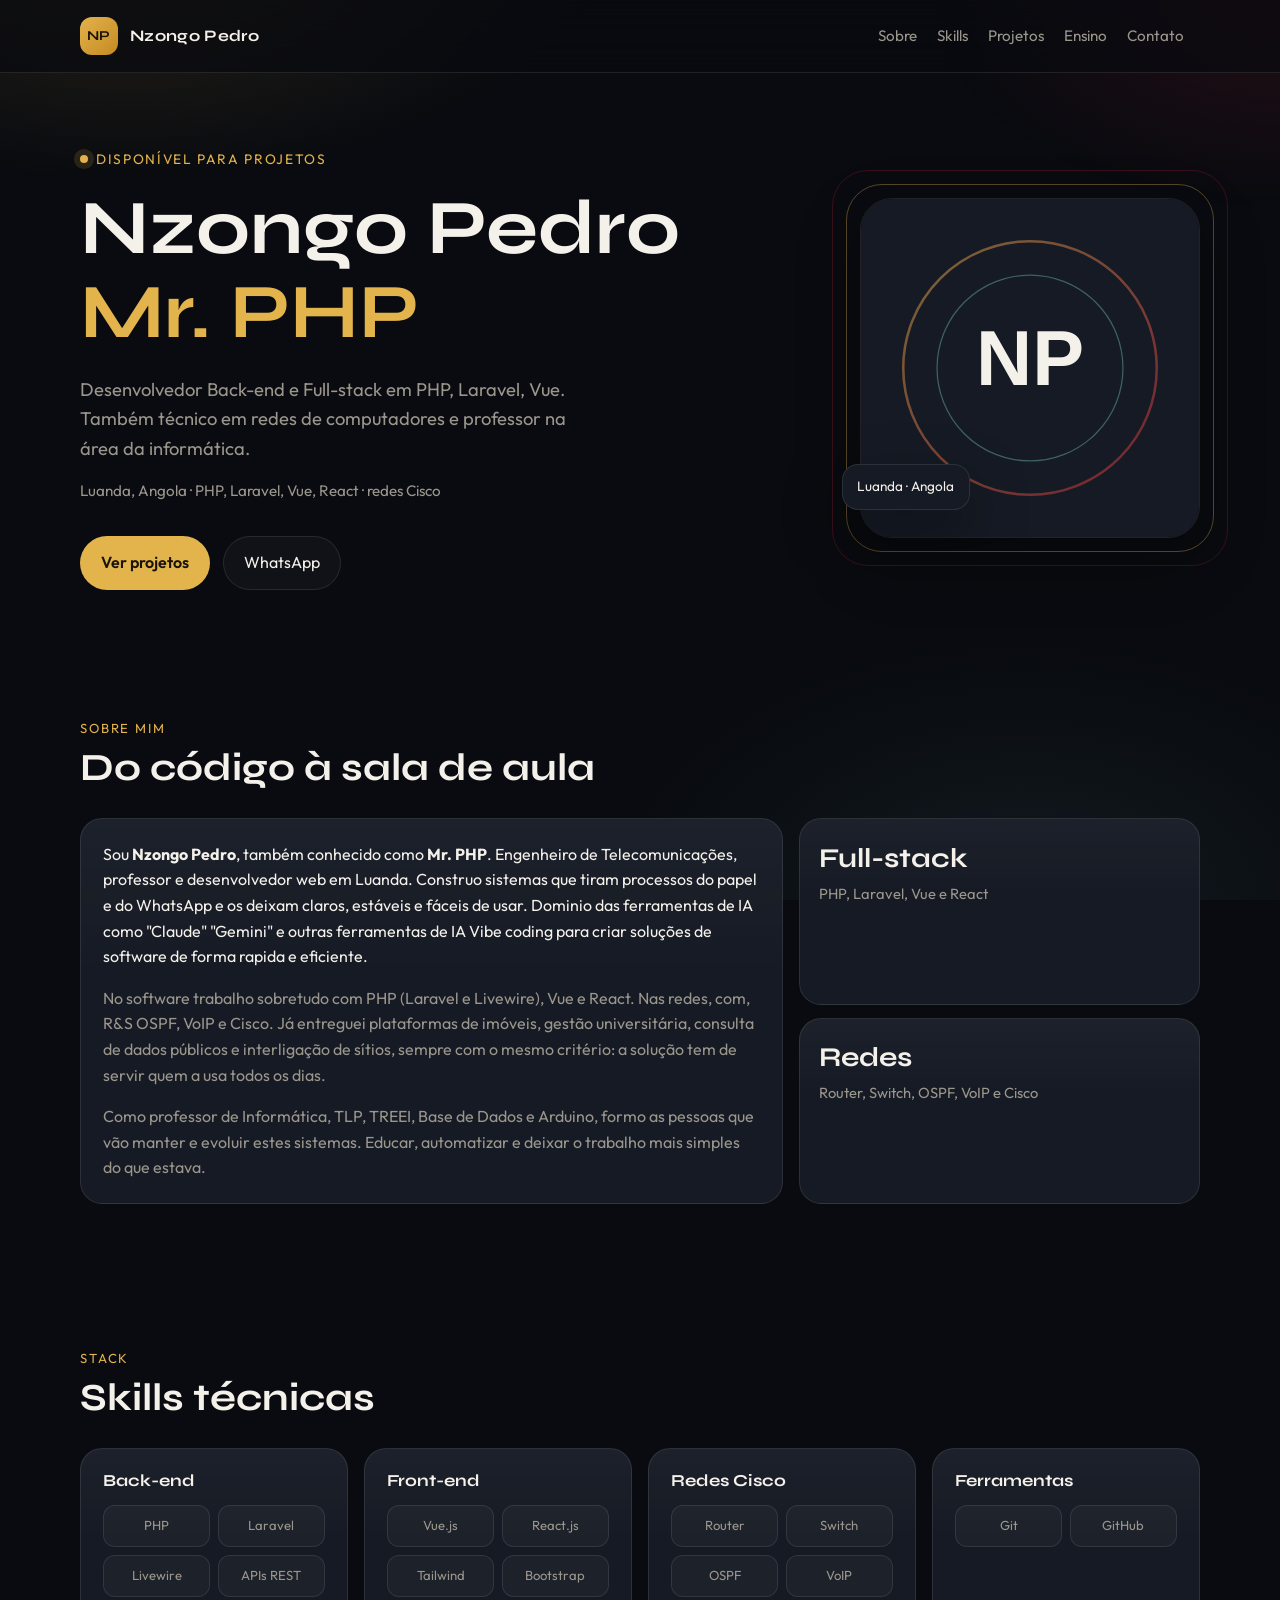
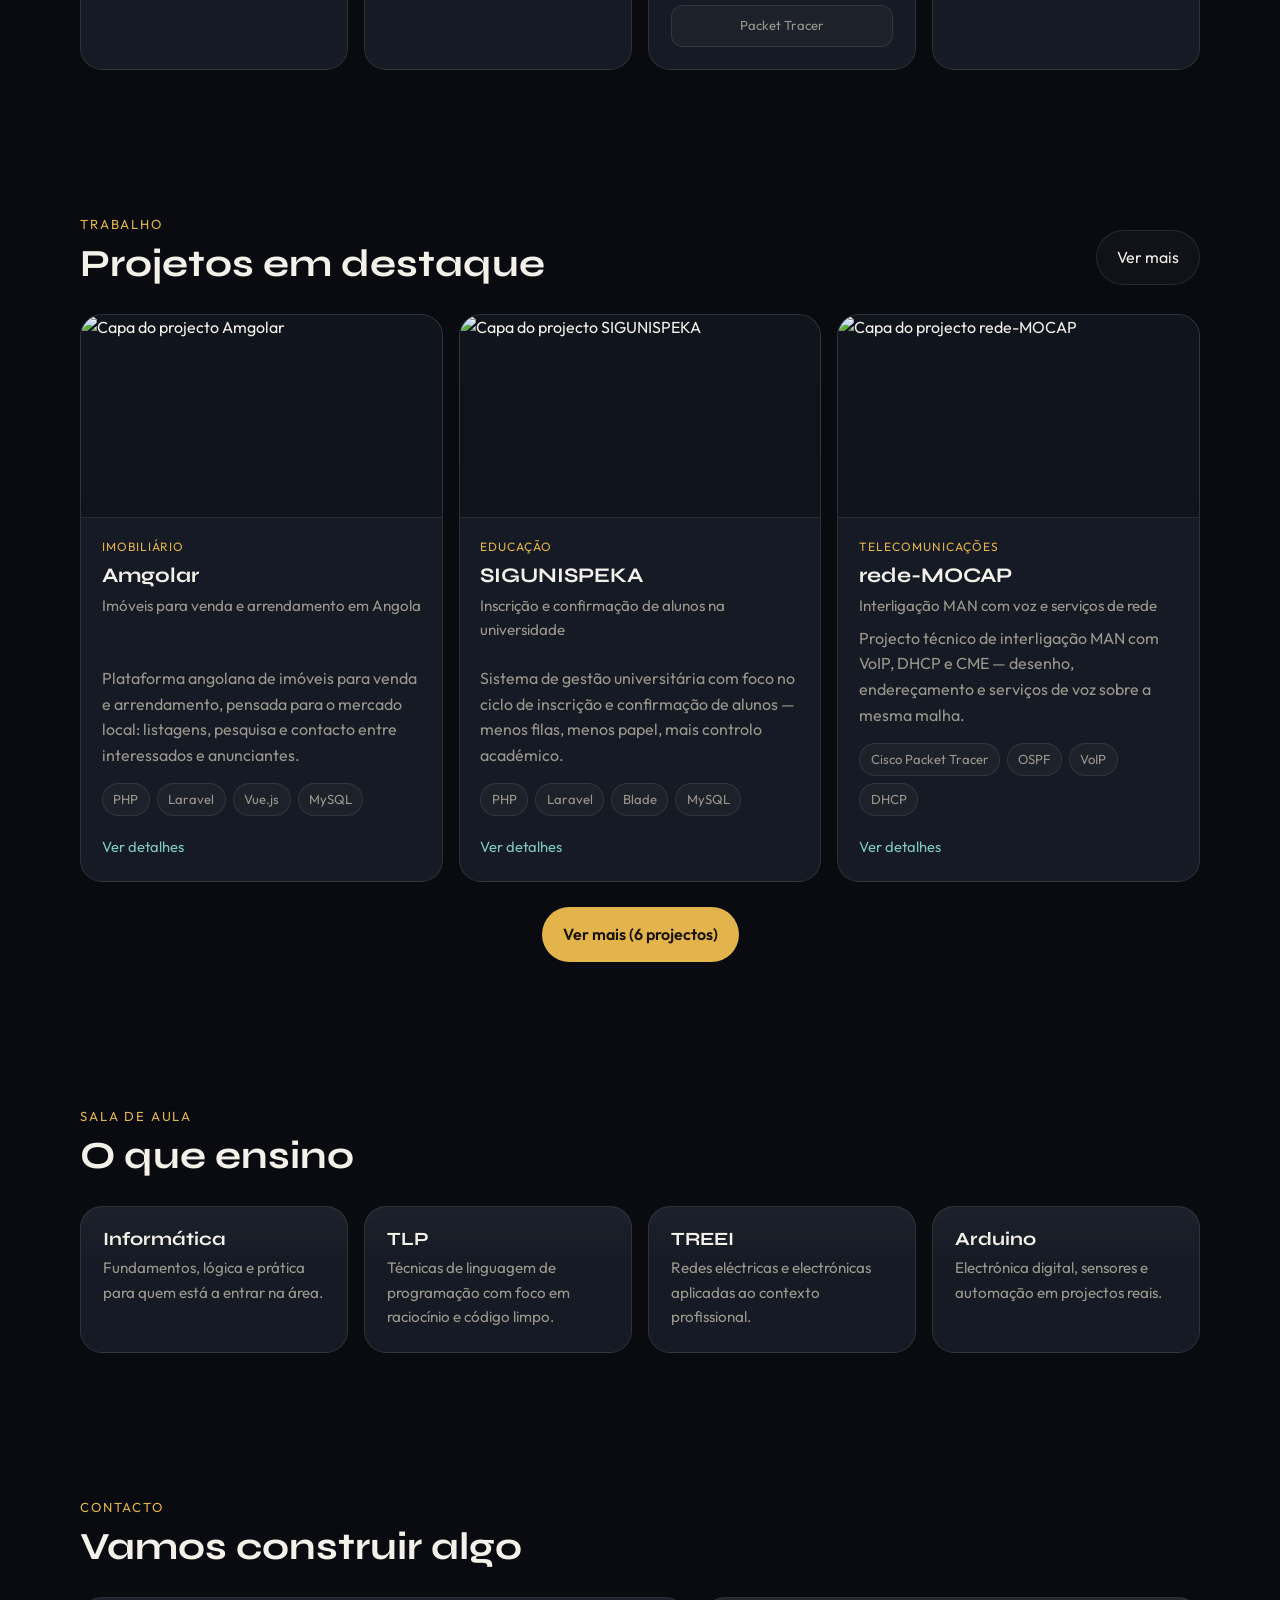
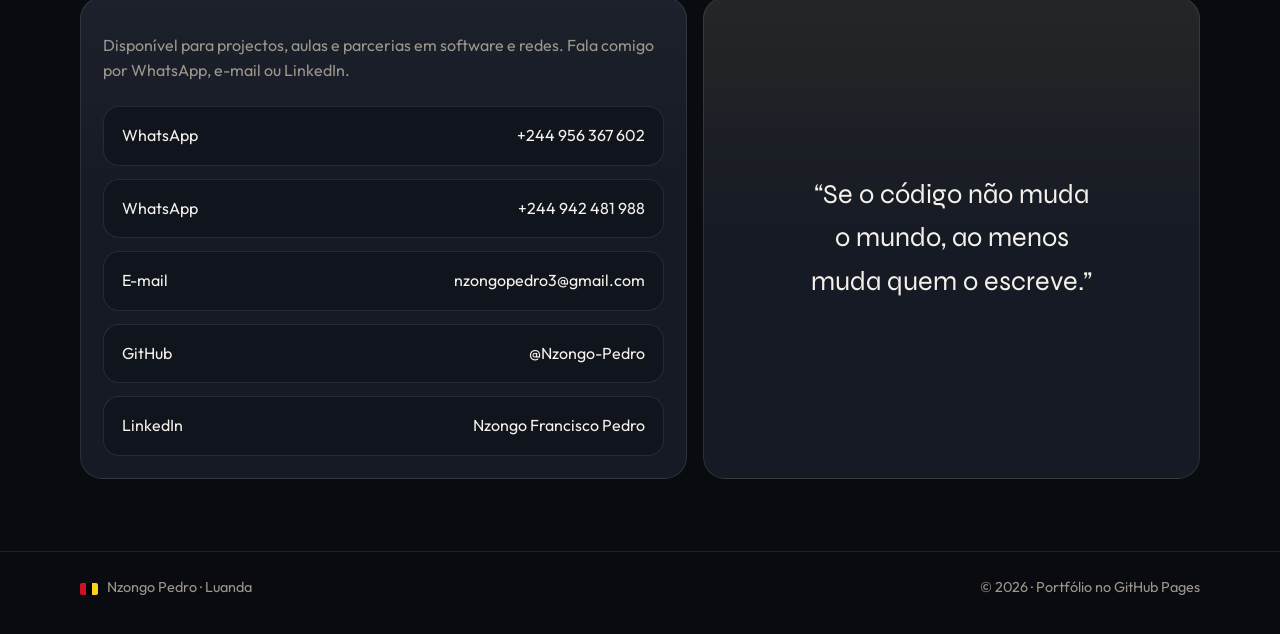
==== commit 3f68d59b: "Update LinkedIn profile link and name in the portfolio documentation for accuracy." ====
--- a/docs/index.html
+++ b/docs/index.html
@@ -223,9 +223,9 @@
                 </a>
               </li>
               <li>
-                <a href="https://linkedin.com/in/nzongo-pedro-31424827a" target="_blank" rel="noopener noreferrer">
+                <a href="https://www.linkedin.com/in/nzongo-francisco-pedro/" target="_blank" rel="noopener noreferrer">
                   <span>LinkedIn</span>
-                  <span>Nzongo Pedro</span>
+                  <span>Nzongo Francisco Pedro</span>
                 </a>
               </li>
             </ul>
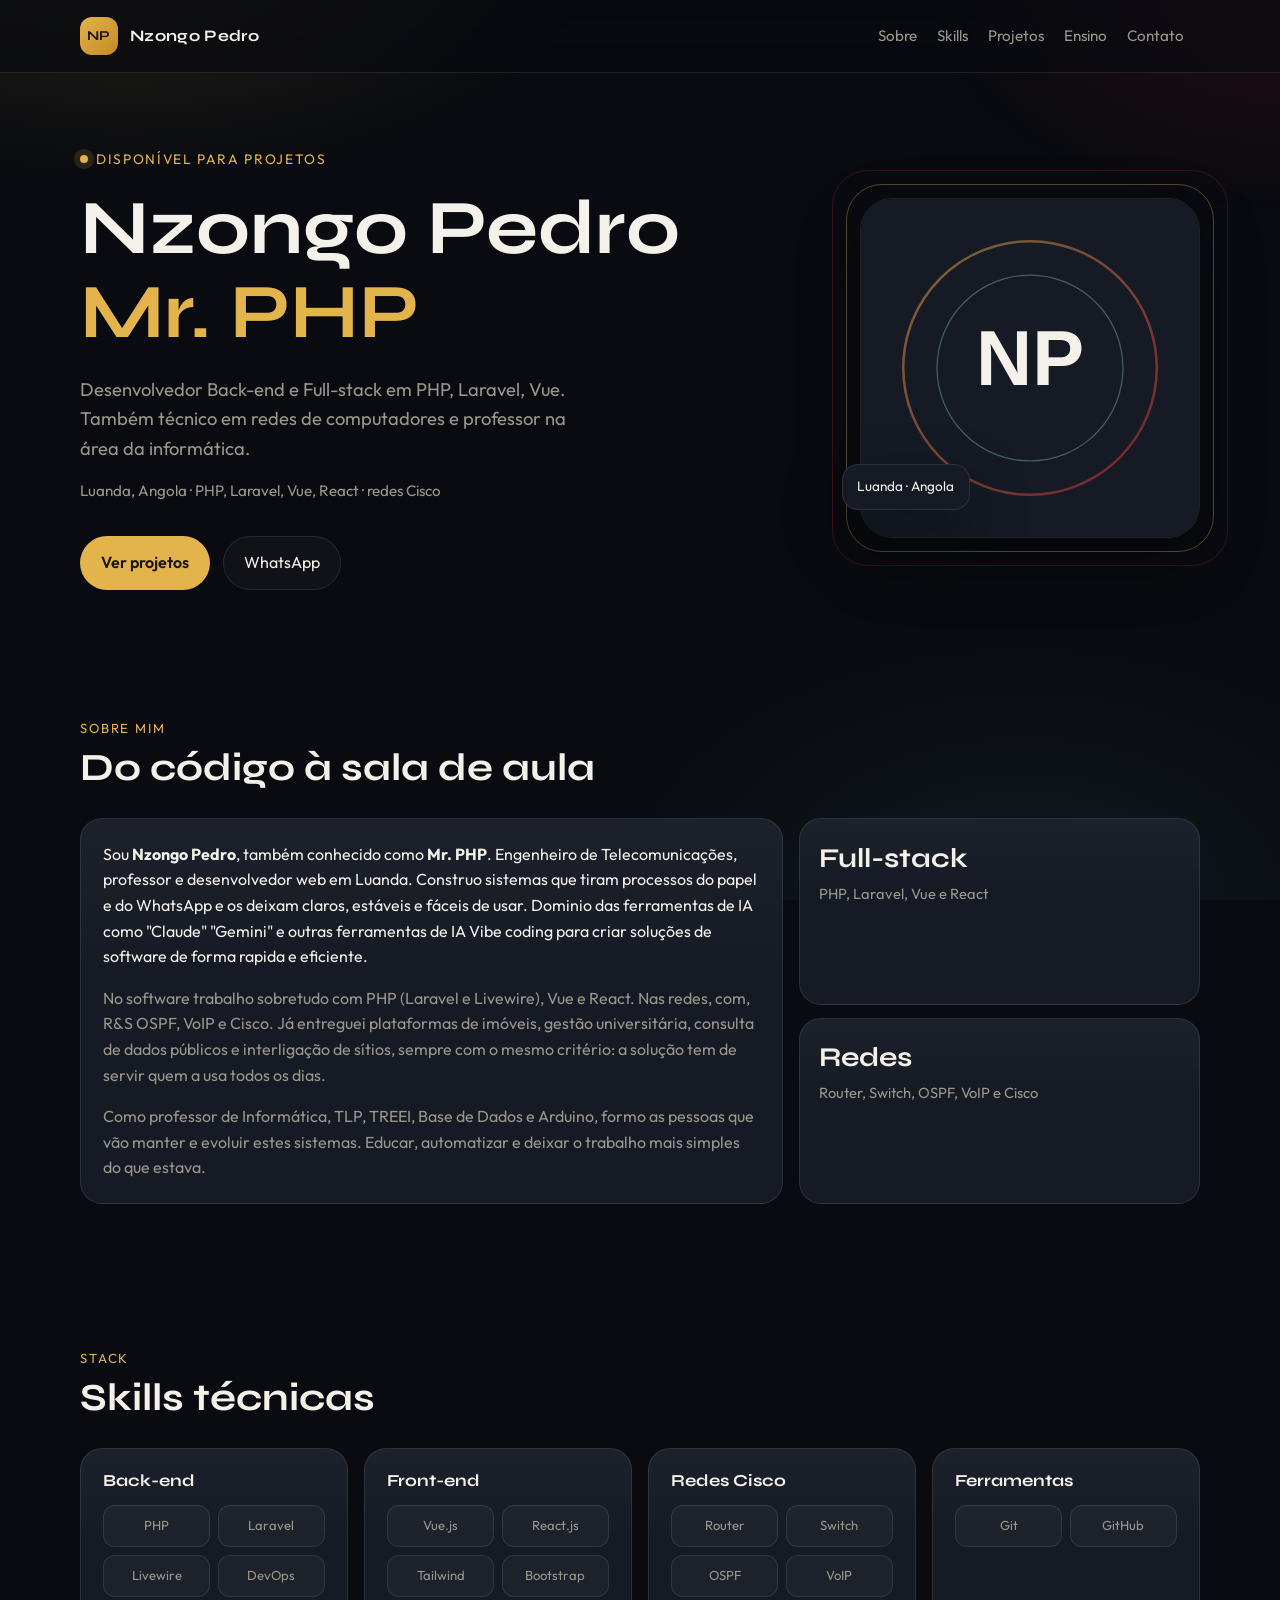
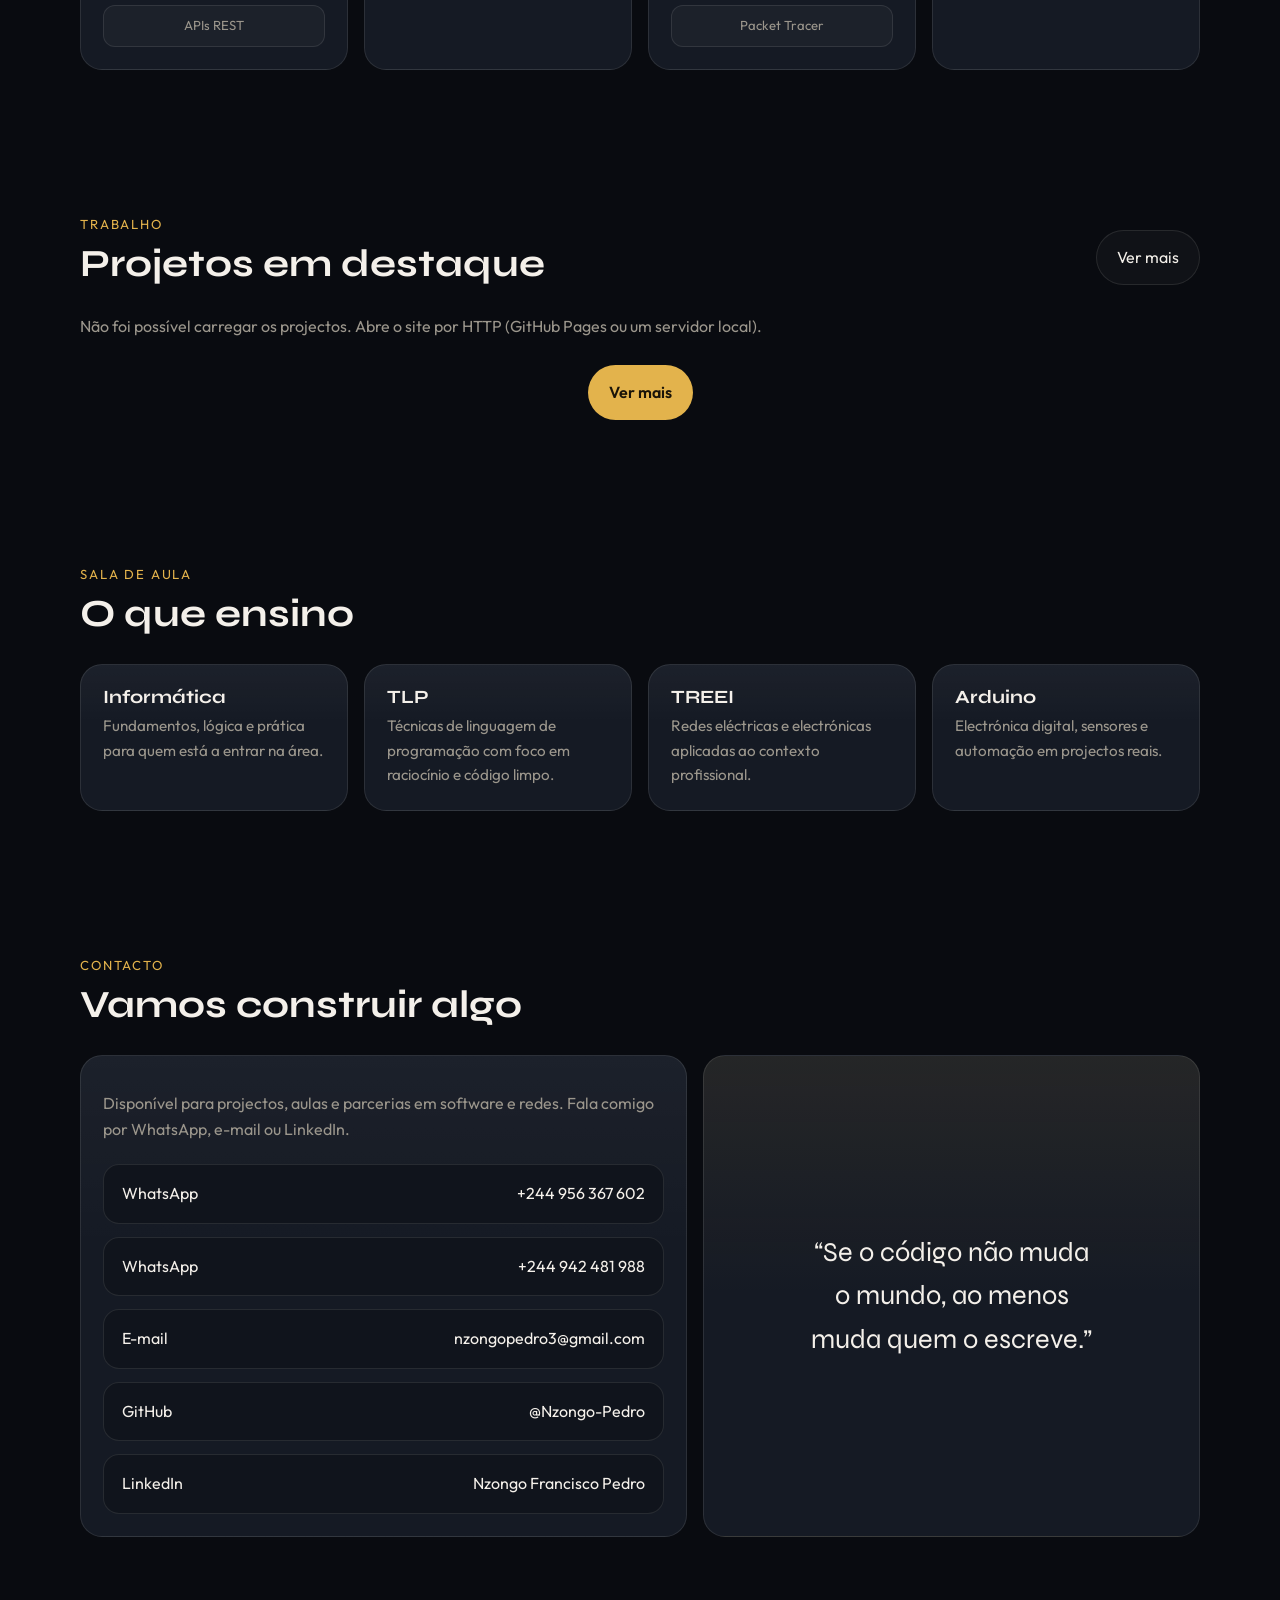
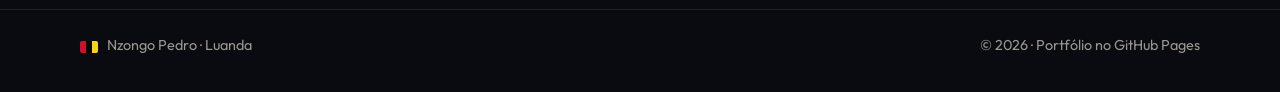
==== commit 97f0b332: "Refactor code structure for improved readability and maintainability" ====
--- a/docs/index.html
+++ b/docs/index.html
@@ -1,21 +1,27 @@
 <!doctype html>
 <html lang="pt">
+
 <head>
   <meta charset="utf-8" />
   <meta name="viewport" content="width=device-width, initial-scale=1" />
   <title>Nzongo Pedro | Engenheiro de Telecomunicações e desenvolvedor full-stack em Luanda</title>
-  <meta name="description" content="Nzongo Pedro (Mr. PHP) — engenheiro de telecomunicações, desenvolvedor full-stack e professor em Luanda. Plataformas web, APIs e redes para escolas, empresas e serviços públicos." />
+  <meta name="description"
+    content="Nzongo Pedro (Mr. PHP) — engenheiro de telecomunicações, desenvolvedor full-stack e professor em Luanda. Plataformas web, APIs e redes para escolas, empresas e serviços públicos." />
   <meta name="theme-color" content="#090b10" />
   <meta property="og:title" content="Nzongo Pedro — Portfólio" />
-  <meta property="og:description" content="Engenheiro de Telecomunicações e desenvolvedor full-stack em Luanda. Plataformas, APIs e redes que funcionam no terreno." />
+  <meta property="og:description"
+    content="Engenheiro de Telecomunicações e desenvolvedor full-stack em Luanda. Plataformas, APIs e redes que funcionam no terreno." />
   <meta property="og:type" content="website" />
   <meta property="og:url" content="https://nzongo-pedro.github.io/NzongoPedro/" />
   <link rel="icon" href="assets/favicon.svg" type="image/svg+xml" />
   <link rel="preconnect" href="https://fonts.googleapis.com" />
   <link rel="preconnect" href="https://fonts.gstatic.com" crossorigin />
-  <link href="https://fonts.googleapis.com/css2?family=Outfit:wght@400;500;600;700&family=Syne:wght@700;800&display=swap" rel="stylesheet" />
+  <link
+    href="https://fonts.googleapis.com/css2?family=Outfit:wght@400;500;600;700&family=Syne:wght@700;800&display=swap"
+    rel="stylesheet" />
   <link rel="stylesheet" href="assets/style.css" />
 </head>
+
 <body>
   <a class="skip-link" href="#conteudo">Saltar para o conteúdo</a>
   <div class="bg-glow" aria-hidden="true"></div>
@@ -44,21 +50,19 @@
       <div>
         <p class="eyebrow"><span class="dot"></span> <span>Disponível para projetos</span></p>
         <h1>Nzongo Pedro <span class="alias">Mr. PHP</span></h1>
-        <p class="lede">Desenvolvedor Back-end e Full-stack em PHP, Laravel, Vue. Também técnico em redes de computadores e professor na área da informática.</p>
+        <p class="lede">Desenvolvedor Back-end e Full-stack em PHP, Laravel, Vue. Também técnico em redes de
+          computadores e professor na área da informática.</p>
         <p class="hero-meta">Luanda, Angola · PHP, Laravel, Vue, React · redes Cisco</p>
         <div class="actions">
           <a class="btn btn-primary" href="#projetos">Ver projetos</a>
-          <a class="btn btn-ghost" href="https://wa.me/244956367602" target="_blank" rel="noopener noreferrer">WhatsApp</a>
+          <a class="btn btn-ghost" href="https://wa.me/244956367602" target="_blank"
+            rel="noopener noreferrer">WhatsApp</a>
         </div>
       </div>
       <div class="portrait">
-        <img
-          src="https://avatars.githubusercontent.com/u/216593846?v=4"
-          alt="Retrato de Nzongo Pedro"
-          width="340"
-          height="340"
-          onerror="this.onerror=null;this.src='assets/avatar.svg'"
-        />
+        <img src="https://gravatar.com/userimage/269168451/ad563024cef3035f28a06b38f8d22a9c.jpeg?size=256"
+          alt="Retrato de Nzongo Pedro" width="340" height="340"
+          onerror="this.onerror=null;this.src='assets/avatar.svg'" />
         <p class="badge">Luanda · Angola</p>
       </div>
     </section>
@@ -73,9 +77,16 @@
         </div>
         <div class="about-grid">
           <article class="card about-copy">
-            <p>Sou <strong>Nzongo Pedro</strong>, também conhecido como <strong>Mr. PHP</strong>. Engenheiro de Telecomunicações, professor e desenvolvedor web em Luanda. Construo sistemas que tiram processos do papel e do WhatsApp e os deixam claros, estáveis e fáceis de usar. Dominio das ferramentas de IA como "Claude" "Gemini" e outras ferramentas de IA Vibe coding para criar soluções de software de forma rapida e eficiente.</p>
-            <p>No software trabalho sobretudo com PHP (Laravel e Livewire), Vue e React. Nas redes, com, R&S OSPF, VoIP e Cisco. Já entreguei plataformas de imóveis, gestão universitária, consulta de dados públicos e interligação de sítios, sempre com o mesmo critério: a solução tem de servir quem a usa todos os dias.</p>
-            <p>Como professor de Informática, TLP, TREEI, Base de Dados e Arduino, formo as pessoas que vão manter e evoluir estes sistemas. Educar, automatizar e deixar o trabalho mais simples do que estava.</p>
+            <p>Sou <strong>Nzongo Pedro</strong>, também conhecido como <strong>Mr. PHP</strong>. Engenheiro de
+              Telecomunicações, professor e desenvolvedor web em Luanda. Construo sistemas que tiram processos do papel
+              e do WhatsApp e os deixam claros, estáveis e fáceis de usar. Dominio das ferramentas de IA como "Claude"
+              "Gemini" e outras ferramentas de IA Vibe coding para criar soluções de software de forma rapida e
+              eficiente.</p>
+            <p>No software trabalho sobretudo com PHP (Laravel e Livewire), Vue e React. Nas redes, com, R&S OSPF, VoIP
+              e Cisco. Já entreguei plataformas de imóveis, gestão universitária, consulta de dados públicos e
+              interligação de sítios, sempre com o mesmo critério: a solução tem de servir quem a usa todos os dias.</p>
+            <p>Como professor de Informática, TLP, TREEI, Base de Dados e Arduino, formo as pessoas que vão manter e
+              evoluir estes sistemas. Educar, automatizar e deixar o trabalho mais simples do que estava.</p>
           </article>
           <div class="stats">
             <div class="card stat">
@@ -106,6 +117,7 @@
               <span class="chip">PHP</span>
               <span class="chip">Laravel</span>
               <span class="chip">Livewire</span>
+              <span class="chip">DevOps</span>
               <span class="chip">APIs REST</span>
             </div>
           </article>
@@ -196,7 +208,8 @@
         </div>
         <div class="contact-grid">
           <article class="card contact-copy">
-            <p>Disponível para projectos, aulas e parcerias em software e redes. Fala comigo por WhatsApp, e-mail ou LinkedIn.</p>
+            <p>Disponível para projectos, aulas e parcerias em software e redes. Fala comigo por WhatsApp, e-mail ou
+              LinkedIn.</p>
             <ul class="contact-list">
               <li>
                 <a href="https://wa.me/244956367602" target="_blank" rel="noopener noreferrer">
@@ -247,4 +260,5 @@
 
   <script src="assets/app.js"></script>
 </body>
-</html>
+
+</html>
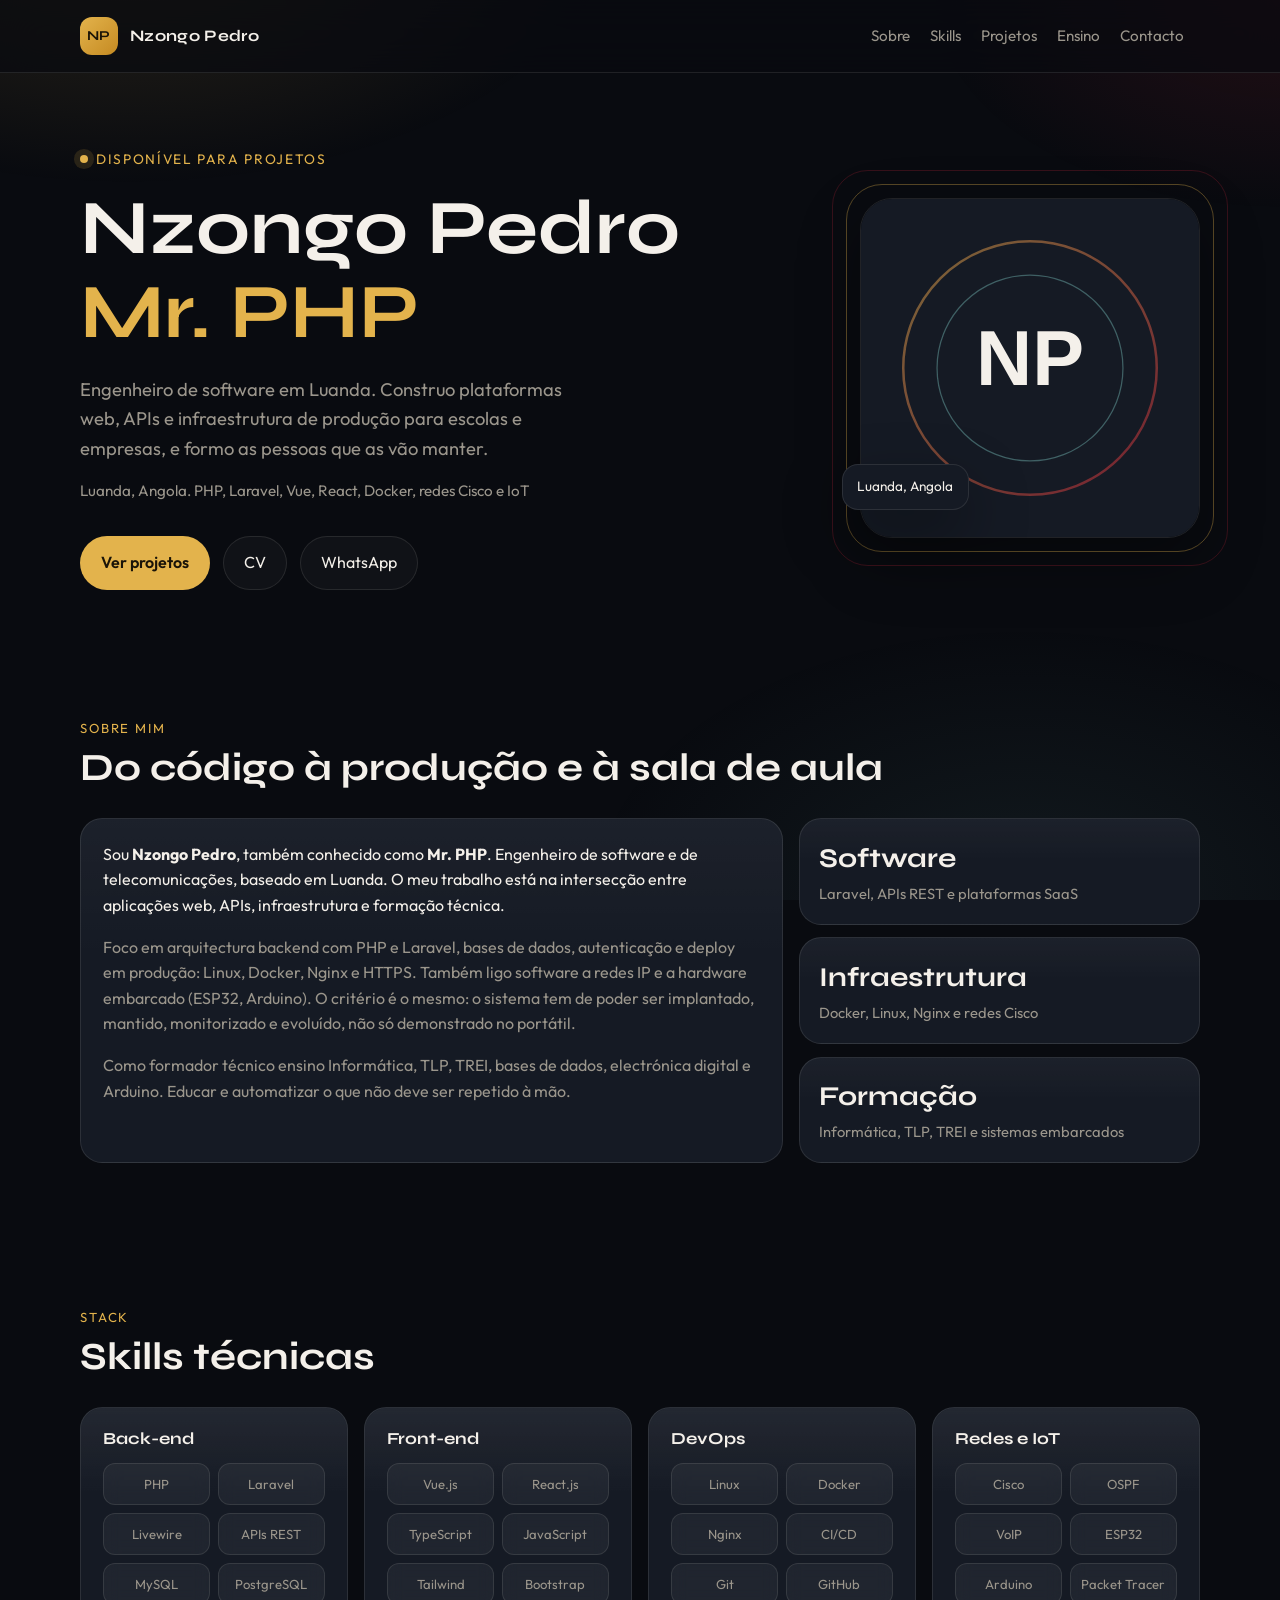
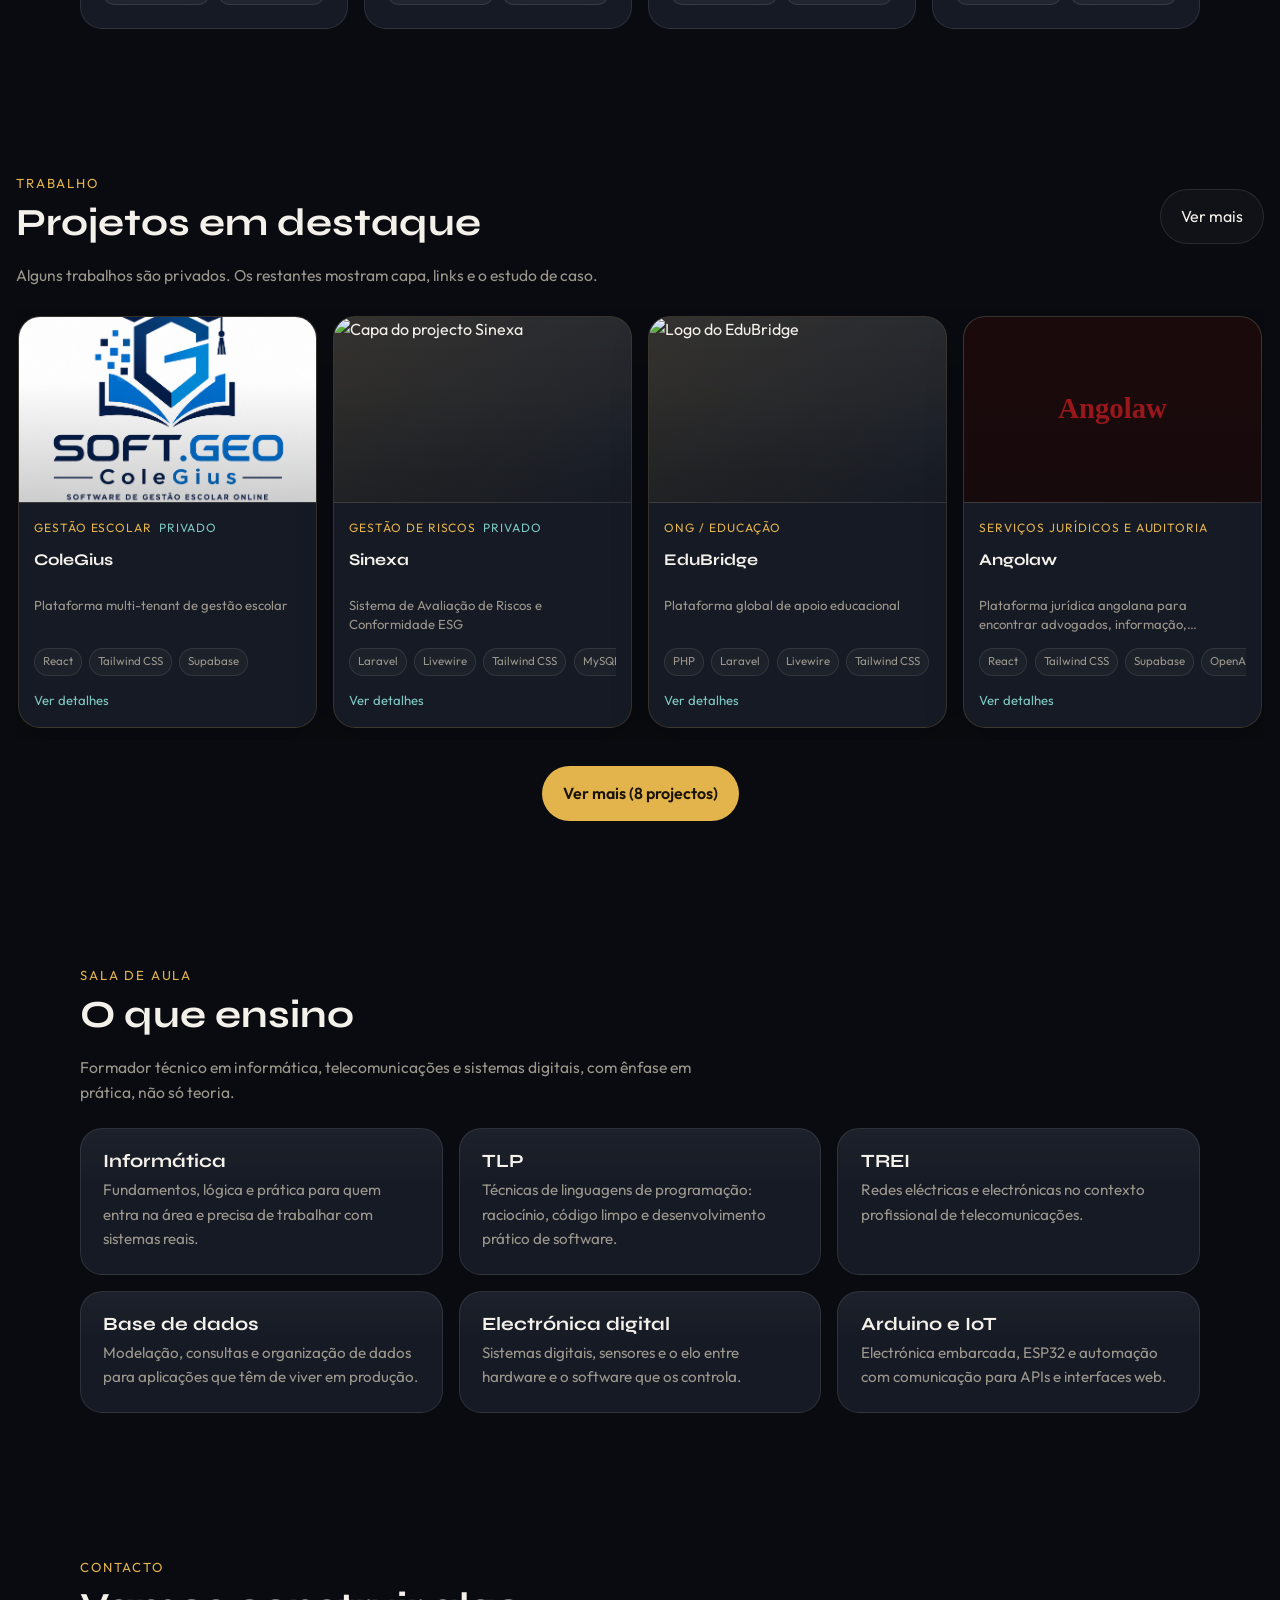
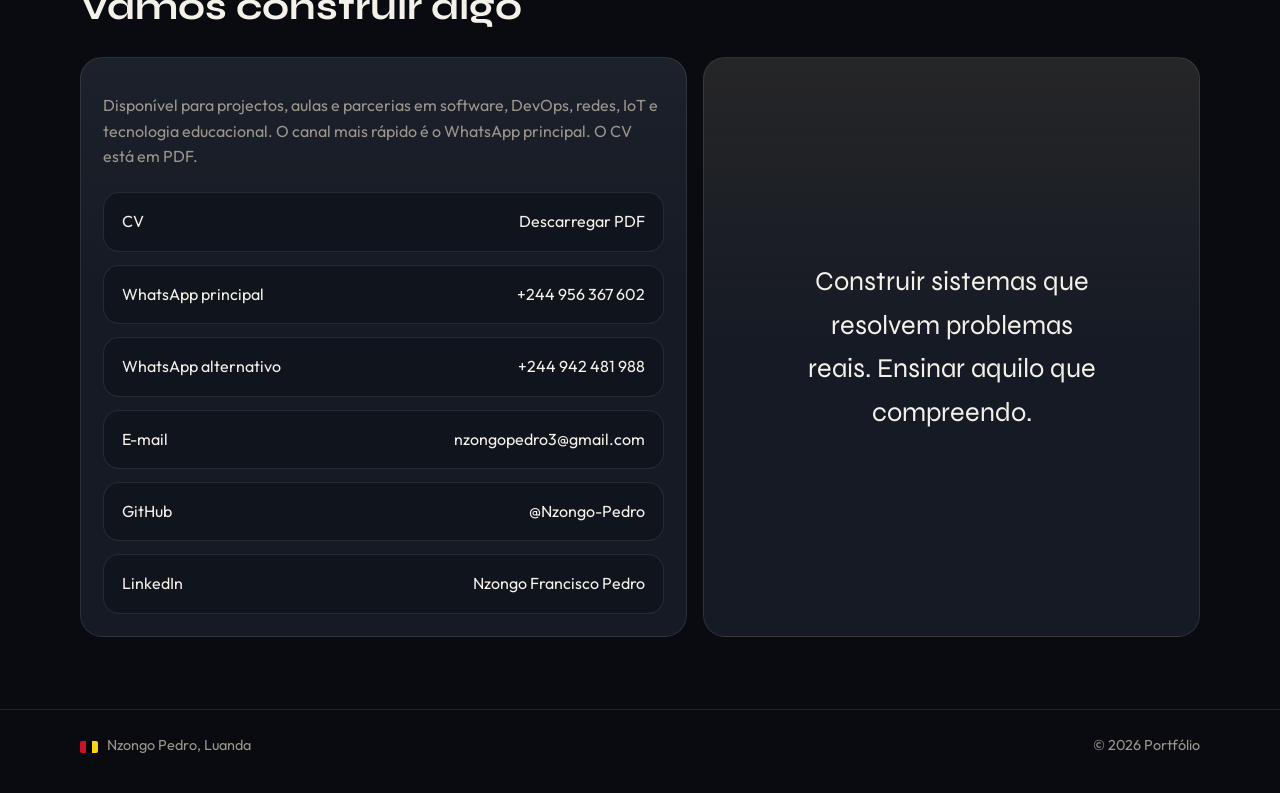
==== commit 937504f0: "Revise portfolio documentation and project details for clarity and accuracy. Update personal brandin" ====
--- a/docs/index.html
+++ b/docs/index.html
@@ -4,15 +4,17 @@
 <head>
   <meta charset="utf-8" />
   <meta name="viewport" content="width=device-width, initial-scale=1" />
-  <title>Nzongo Pedro | Engenheiro de Telecomunicações e desenvolvedor full-stack em Luanda</title>
+  <title>Nzongo Pedro | Sistemas web, APIs e infraestrutura em Luanda</title>
   <meta name="description"
-    content="Nzongo Pedro (Mr. PHP) — engenheiro de telecomunicações, desenvolvedor full-stack e professor em Luanda. Plataformas web, APIs e redes para escolas, empresas e serviços públicos." />
+    content="Nzongo Pedro (Mr. PHP), engenheiro de software e de telecomunicações em Luanda. Plataformas web, APIs, DevOps e formação técnica para escolas e empresas." />
   <meta name="theme-color" content="#090b10" />
-  <meta property="og:title" content="Nzongo Pedro — Portfólio" />
+  <meta property="og:title" content="Nzongo Pedro | Portfólio" />
   <meta property="og:description"
-    content="Engenheiro de Telecomunicações e desenvolvedor full-stack em Luanda. Plataformas, APIs e redes que funcionam no terreno." />
+    content="Sistemas web, APIs e infraestrutura de produção em Luanda. Laravel, redes e formação técnica." />
   <meta property="og:type" content="website" />
   <meta property="og:url" content="https://nzongo-pedro.github.io/NzongoPedro/" />
+  <meta property="og:image" content="https://nzongo-pedro.github.io/NzongoPedro/assets/avatar.svg" />
+  <meta name="twitter:card" content="summary" />
   <link rel="icon" href="assets/favicon.svg" type="image/svg+xml" />
   <link rel="preconnect" href="https://fonts.googleapis.com" />
   <link rel="preconnect" href="https://fonts.gstatic.com" crossorigin />
@@ -37,7 +39,7 @@
         <li><a href="#skills">Skills</a></li>
         <li><a href="#projetos">Projetos</a></li>
         <li><a href="#ensino">Ensino</a></li>
-        <li><a href="#contato">Contato</a></li>
+        <li><a href="#contacto">Contacto</a></li>
       </ul>
       <div class="nav-tools">
         <button class="nav-toggle" type="button" aria-expanded="false" aria-controls="menu">Menu</button>
@@ -50,20 +52,21 @@
       <div>
         <p class="eyebrow"><span class="dot"></span> <span>Disponível para projetos</span></p>
         <h1>Nzongo Pedro <span class="alias">Mr. PHP</span></h1>
-        <p class="lede">Desenvolvedor Back-end e Full-stack em PHP, Laravel, Vue. Também técnico em redes de
-          computadores e professor na área da informática.</p>
-        <p class="hero-meta">Luanda, Angola · PHP, Laravel, Vue, React · redes Cisco</p>
+        <p class="lede">Engenheiro de software em Luanda. Construo plataformas web, APIs e infraestrutura de produção
+          para escolas e empresas, e formo as pessoas que as vão manter.</p>
+        <p class="hero-meta">Luanda, Angola. PHP, Laravel, Vue, React, Docker, redes Cisco e IoT</p>
         <div class="actions">
           <a class="btn btn-primary" href="#projetos">Ver projetos</a>
+          <a class="btn btn-ghost" href="assets/CV-Nzongo-Pedro-Developer.pdf" download="CV-Nzongo-Pedro.pdf">CV</a>
           <a class="btn btn-ghost" href="https://wa.me/244956367602" target="_blank"
             rel="noopener noreferrer">WhatsApp</a>
         </div>
       </div>
       <div class="portrait">
-        <img src="https://gravatar.com/userimage/269168451/ad563024cef3035f28a06b38f8d22a9c.jpeg?size=256"
+        <img src="https://gravatar.com/userimage/269168451/ad563024cef3035f28a06b38f8d22a9c.jpeg?size=512"
           alt="Retrato de Nzongo Pedro" width="340" height="340"
           onerror="this.onerror=null;this.src='assets/avatar.svg'" />
-        <p class="badge">Luanda · Angola</p>
+        <p class="badge">Luanda, Angola</p>
       </div>
     </section>
 
@@ -72,30 +75,33 @@
         <div class="section-head">
           <div>
             <p class="kicker">Sobre mim</p>
-            <h2>Do código à sala de aula</h2>
+            <h2>Do código à produção e à sala de aula</h2>
           </div>
         </div>
         <div class="about-grid">
           <article class="card about-copy">
-            <p>Sou <strong>Nzongo Pedro</strong>, também conhecido como <strong>Mr. PHP</strong>. Engenheiro de
-              Telecomunicações, professor e desenvolvedor web em Luanda. Construo sistemas que tiram processos do papel
-              e do WhatsApp e os deixam claros, estáveis e fáceis de usar. Dominio das ferramentas de IA como "Claude"
-              "Gemini" e outras ferramentas de IA Vibe coding para criar soluções de software de forma rapida e
-              eficiente.</p>
-            <p>No software trabalho sobretudo com PHP (Laravel e Livewire), Vue e React. Nas redes, com, R&S OSPF, VoIP
-              e Cisco. Já entreguei plataformas de imóveis, gestão universitária, consulta de dados públicos e
-              interligação de sítios, sempre com o mesmo critério: a solução tem de servir quem a usa todos os dias.</p>
-            <p>Como professor de Informática, TLP, TREEI, Base de Dados e Arduino, formo as pessoas que vão manter e
-              evoluir estes sistemas. Educar, automatizar e deixar o trabalho mais simples do que estava.</p>
+            <p>Sou <strong>Nzongo Pedro</strong>, também conhecido como <strong>Mr. PHP</strong>. Engenheiro de software
+              e de telecomunicações, baseado em Luanda. O meu trabalho está na intersecção entre aplicações web, APIs,
+              infraestrutura e formação técnica.</p>
+            <p>Foco em arquitectura backend com PHP e Laravel, bases de dados, autenticação e deploy em produção:
+              Linux, Docker, Nginx e HTTPS. Também ligo software a redes IP e a hardware embarcado (ESP32, Arduino). O
+              critério é o mesmo: o sistema tem de poder ser implantado, mantido, monitorizado e evoluído, não só
+              demonstrado no portátil.</p>
+            <p>Como formador técnico ensino Informática, TLP, TREI, bases de dados, electrónica digital e Arduino. Educar
+              e automatizar o que não deve ser repetido à mão.</p>
           </article>
           <div class="stats">
             <div class="card stat">
-              <strong>Full-stack</strong>
-              <span>PHP, Laravel, Vue e React</span>
+              <strong>Software</strong>
+              <span>Laravel, APIs REST e plataformas SaaS</span>
             </div>
             <div class="card stat">
-              <strong>Redes</strong>
-              <span>Router, Switch, OSPF, VoIP e Cisco</span>
+              <strong>Infraestrutura</strong>
+              <span>Docker, Linux, Nginx e redes Cisco</span>
+            </div>
+            <div class="card stat">
+              <strong>Formação</strong>
+              <span>Informática, TLP, TREI e sistemas embarcados</span>
             </div>
           </div>
         </div>
@@ -112,39 +118,59 @@
         </div>
         <div class="skills-grid">
           <article class="card skill">
-            <h3>Back-end</h3>
-            <div class="chips">
-              <span class="chip">PHP</span>
-              <span class="chip">Laravel</span>
-              <span class="chip">Livewire</span>
-              <span class="chip">DevOps</span>
-              <span class="chip">APIs REST</span>
+            <div class="skill-glow" data-skill-logo aria-hidden="true"><img alt="" /></div>
+            <div class="skill-content">
+              <h3>Back-end</h3>
+              <div class="chips">
+                <span class="chip" data-skill="php" tabindex="0">PHP</span>
+                <span class="chip" data-skill="laravel" tabindex="0">Laravel</span>
+                <span class="chip" data-skill="livewire" tabindex="0">Livewire</span>
+                <span class="chip" data-skill="api" tabindex="0">APIs REST</span>
+                <span class="chip" data-skill="mysql" tabindex="0">MySQL</span>
+                <span class="chip" data-skill="postgresql" tabindex="0">PostgreSQL</span>
+              </div>
             </div>
           </article>
           <article class="card skill">
-            <h3>Front-end</h3>
-            <div class="chips">
-              <span class="chip">Vue.js</span>
-              <span class="chip">React.js</span>
-              <span class="chip">Tailwind</span>
-              <span class="chip">Bootstrap</span>
+            <div class="skill-glow" data-skill-logo aria-hidden="true"><img alt="" /></div>
+            <div class="skill-content">
+              <h3>Front-end</h3>
+              <div class="chips">
+                <span class="chip" data-skill="vue" tabindex="0">Vue.js</span>
+                <span class="chip" data-skill="react" tabindex="0">React.js</span>
+                <span class="chip" data-skill="typescript" tabindex="0">TypeScript</span>
+                <span class="chip" data-skill="javascript" tabindex="0">JavaScript</span>
+                <span class="chip" data-skill="tailwind" tabindex="0">Tailwind</span>
+                <span class="chip" data-skill="bootstrap" tabindex="0">Bootstrap</span>
+              </div>
             </div>
           </article>
           <article class="card skill">
-            <h3>Redes Cisco</h3>
-            <div class="chips">
-              <span class="chip">Router</span>
-              <span class="chip">Switch</span>
-              <span class="chip">OSPF</span>
-              <span class="chip">VoIP</span>
-              <span class="chip">Packet Tracer</span>
+            <div class="skill-glow" data-skill-logo aria-hidden="true"><img alt="" /></div>
+            <div class="skill-content">
+              <h3>DevOps</h3>
+              <div class="chips">
+                <span class="chip" data-skill="linux" tabindex="0">Linux</span>
+                <span class="chip" data-skill="docker" tabindex="0">Docker</span>
+                <span class="chip" data-skill="nginx" tabindex="0">Nginx</span>
+                <span class="chip" data-skill="cicd" tabindex="0">CI/CD</span>
+                <span class="chip" data-skill="git" tabindex="0">Git</span>
+                <span class="chip" data-skill="github" tabindex="0">GitHub</span>
+              </div>
             </div>
           </article>
           <article class="card skill">
-            <h3>Ferramentas</h3>
-            <div class="chips">
-              <span class="chip">Git</span>
-              <span class="chip">GitHub</span>
+            <div class="skill-glow" data-skill-logo aria-hidden="true"><img alt="" /></div>
+            <div class="skill-content">
+              <h3>Redes e IoT</h3>
+              <div class="chips">
+                <span class="chip" data-skill="cisco" tabindex="0">Cisco</span>
+                <span class="chip" data-skill="ospf" tabindex="0">OSPF</span>
+                <span class="chip" data-skill="voip" tabindex="0">VoIP</span>
+                <span class="chip" data-skill="esp32" tabindex="0">ESP32</span>
+                <span class="chip" data-skill="arduino" tabindex="0">Arduino</span>
+                <span class="chip" data-skill="packettracer" tabindex="0">Packet Tracer</span>
+              </div>
             </div>
           </article>
         </div>
@@ -160,6 +186,7 @@
           </div>
           <a class="btn btn-ghost" href="projetos.html">Ver mais</a>
         </div>
+        <p class="section-note">Alguns trabalhos são privados. Os restantes mostram capa, links e o estudo de caso.</p>
         <div class="project-grid" data-projectos="featured">
           <p class="project-status">A carregar projectos…</p>
         </div>
@@ -177,28 +204,38 @@
             <h2>O que ensino</h2>
           </div>
         </div>
+        <p class="section-note">Formador técnico em informática, telecomunicações e sistemas digitais, com ênfase em
+          prática, não só teoria.</p>
         <div class="teach-grid">
           <article class="card teach">
             <h3>Informática</h3>
-            <p>Fundamentos, lógica e prática para quem está a entrar na área.</p>
+            <p>Fundamentos, lógica e prática para quem entra na área e precisa de trabalhar com sistemas reais.</p>
           </article>
           <article class="card teach">
             <h3>TLP</h3>
-            <p>Técnicas de linguagem de programação com foco em raciocínio e código limpo.</p>
-          </article>
-          <article class="card teach">
-            <h3>TREEI</h3>
-            <p>Redes eléctricas e electrónicas aplicadas ao contexto profissional.</p>
-          </article>
-          <article class="card teach">
-            <h3>Arduino</h3>
-            <p>Electrónica digital, sensores e automação em projectos reais.</p>
-          </article>
-        </div>
-      </div>
-    </section>
-
-    <section class="section" id="contato">
+            <p>Técnicas de linguagens de programação: raciocínio, código limpo e desenvolvimento prático de software.</p>
+          </article>
+          <article class="card teach">
+            <h3>TREI</h3>
+            <p>Redes eléctricas e electrónicas no contexto profissional de telecomunicações.</p>
+          </article>
+          <article class="card teach">
+            <h3>Base de dados</h3>
+            <p>Modelação, consultas e organização de dados para aplicações que têm de viver em produção.</p>
+          </article>
+          <article class="card teach">
+            <h3>Electrónica digital</h3>
+            <p>Sistemas digitais, sensores e o elo entre hardware e o software que os controla.</p>
+          </article>
+          <article class="card teach">
+            <h3>Arduino e IoT</h3>
+            <p>Electrónica embarcada, ESP32 e automação com comunicação para APIs e interfaces web.</p>
+          </article>
+        </div>
+      </div>
+    </section>
+
+    <section class="section" id="contacto">
       <div class="wrap">
         <div class="section-head">
           <div>
@@ -208,18 +245,23 @@
         </div>
         <div class="contact-grid">
           <article class="card contact-copy">
-            <p>Disponível para projectos, aulas e parcerias em software e redes. Fala comigo por WhatsApp, e-mail ou
-              LinkedIn.</p>
+            <p>Disponível para projectos, aulas e parcerias em software, DevOps, redes, IoT e tecnologia educacional.
+              O canal mais rápido é o WhatsApp principal. O CV está em PDF.</p>
             <ul class="contact-list">
               <li>
+                <a href="assets/CV-Nzongo-Pedro-Developer.pdf" download="CV-Nzongo-Pedro.pdf">
+                  <span>CV</span>
+                  <span>Descarregar PDF</span>
+                </a>
+              </li>
                 <a href="https://wa.me/244956367602" target="_blank" rel="noopener noreferrer">
-                  <span>WhatsApp</span>
+                  <span>WhatsApp principal</span>
                   <span>+244 956 367 602</span>
                 </a>
               </li>
               <li>
                 <a href="https://wa.me/244942481988" target="_blank" rel="noopener noreferrer">
-                  <span>WhatsApp</span>
+                  <span>WhatsApp alternativo</span>
                   <span>+244 942 481 988</span>
                 </a>
               </li>
@@ -244,7 +286,7 @@
             </ul>
           </article>
           <blockquote class="card quote">
-            <p>“Se o código não muda o mundo, ao menos muda quem o escreve.”</p>
+            <p>Construir sistemas que resolvem problemas reais. Ensinar aquilo que compreendo.</p>
           </blockquote>
         </div>
       </div>
@@ -253,12 +295,12 @@
 
   <footer class="site-footer">
     <div class="wrap footer-row">
-      <p><span class="flag" aria-hidden="true"><span></span><span></span><span></span></span> Nzongo Pedro · Luanda</p>
-      <p>© <span data-year></span> · <span>Portfólio no GitHub Pages</span></p>
+      <p><span class="flag" aria-hidden="true"><span></span><span></span><span></span></span> Nzongo Pedro, Luanda</p>
+      <p>© <span data-year></span> Portfólio</p>
     </div>
   </footer>
 
   <script src="assets/app.js"></script>
 </body>
 
-</html>+</html>
--- a/docs/assets/style.css
+++ b/docs/assets/style.css
@@ -343,7 +343,7 @@
   padding: 1.4rem;
 }
 
-.about-copy p + p {
+.about-copy p+p {
   margin-top: 1rem;
   color: var(--muted);
 }
@@ -374,10 +374,69 @@
 }
 
 .skill {
+  position: relative;
+  overflow: hidden;
+  isolation: isolate;
   display: flex;
   flex-direction: column;
   height: 100%;
   min-height: 220px;
+  padding: 0;
+  transition: border-color 0.3s ease, box-shadow 0.3s ease, background 0.3s ease;
+}
+
+.skill-glow {
+  position: absolute;
+  right: -12%;
+  bottom: -18%;
+  width: 78%;
+  height: 78%;
+  z-index: 0;
+  display: grid;
+  place-items: center;
+  opacity: 0;
+  transform: scale(0.9) rotate(-12deg);
+  transition: opacity 0.35s ease, transform 0.35s ease;
+  pointer-events: none;
+}
+
+.skill-glow img {
+  width: 100%;
+  max-width: 200px;
+  height: auto;
+  filter: drop-shadow(0 18px 28px rgba(0, 0, 0, 0.45)) saturate(1.15);
+}
+
+.skill.is-lit {
+  background:
+    radial-gradient(520px 220px at 90% 120%, rgba(227, 179, 76, 0.16), transparent 55%),
+    rgba(21, 26, 36, 0.28);
+  border-color: rgba(227, 179, 76, 0.35);
+  box-shadow: inset 0 1px 0 rgba(255, 255, 255, 0.08), 0 18px 40px rgba(0, 0, 0, 0.28);
+}
+
+.skill.is-lit .skill-glow {
+  opacity: 0.72;
+  transform: scale(1) rotate(-8deg);
+}
+
+.skill-content {
+  position: relative;
+  z-index: 1;
+  display: flex;
+  flex-direction: column;
+  flex: 1;
+  height: 100%;
+  padding: 1.4rem;
+  border-radius: inherit;
+  background: linear-gradient(180deg, rgba(255, 255, 255, 0.03), transparent 40%);
+  transition: background 0.35s ease, backdrop-filter 0.35s ease;
+}
+
+.skill.is-lit .skill-content {
+  background: linear-gradient(180deg, rgba(255, 255, 255, 0.08), rgba(9, 11, 16, 0.28));
+  backdrop-filter: blur(16px) saturate(160%);
+  -webkit-backdrop-filter: blur(16px) saturate(160%);
 }
 
 .skill h3 {
@@ -418,6 +477,20 @@
   border-radius: 12px;
   padding: 0.55rem 0.5rem;
   text-align: center;
+  cursor: pointer;
+  background: rgba(255, 255, 255, 0.05);
+  backdrop-filter: blur(8px);
+  -webkit-backdrop-filter: blur(8px);
+  transition: color 0.2s ease, border-color 0.2s ease, background 0.2s ease, transform 0.2s ease;
+}
+
+.skill .chip:hover,
+.skill .chip:focus-visible {
+  color: var(--text);
+  border-color: rgba(227, 179, 76, 0.5);
+  background: rgba(227, 179, 76, 0.14);
+  transform: translateY(-1px);
+  outline: none;
 }
 
 .skill .chip:last-child:nth-child(odd) {
@@ -425,33 +498,237 @@
 }
 
 .project-grid {
-  grid-template-columns: repeat(3, 1fr);
+  grid-template-columns: repeat(3, minmax(0, 1fr));
+  align-items: stretch;
+}
+
+#projetos .wrap {
+  width: min(1280px, calc(100% - 2rem));
+}
+
+.project-grid[data-projectos="featured"] {
+  grid-template-columns: repeat(4, minmax(0, 1fr));
+  align-items: stretch;
+}
+
+.project-grid[data-projectos="featured"].is-slider {
+  display: block;
+}
+
+.project-slider {
+  --marquee-cols: 4;
+  --marquee-gap: 1rem;
+  container-type: inline-size;
+  overflow: hidden;
+  padding: 0.4rem 0.1rem 0.75rem;
+}
+
+.project-track.is-marquee {
+  display: flex;
+  align-items: stretch;
+  width: max-content;
+  animation: project-marquee var(--marquee-duration, 30s) linear infinite;
+}
+
+.project-slider:hover .project-track.is-marquee {
+  animation-play-state: paused;
+}
+
+.project-marquee-set {
+  display: flex;
+  align-items: stretch;
+  flex: 0 0 auto;
+  gap: var(--marquee-gap);
+  padding-right: var(--marquee-gap);
+}
+
+.project-marquee-set .project {
+  flex: 0 0 calc((100cqw - (var(--marquee-cols) - 1) * var(--marquee-gap)) / var(--marquee-cols));
+  width: calc((100cqw - (var(--marquee-cols) - 1) * var(--marquee-gap)) / var(--marquee-cols));
+  min-width: 0;
+}
+
+@keyframes project-marquee {
+  from {
+    transform: translateX(0);
+  }
+
+  to {
+    transform: translateX(-50%);
+  }
+}
+
+.project-grid[data-projectos="featured"] .project,
+.project-marquee-set .project {
+  display: flex;
+  flex-direction: column;
+  height: 100%;
+  min-height: 0;
+}
+
+.project-grid[data-projectos="featured"] .project-media,
+.project-marquee-set .project .project-media {
+  flex: 0 0 auto;
+  width: 100%;
+  min-height: 0;
+  aspect-ratio: 16 / 10;
+}
+
+.project-grid[data-projectos="featured"] .project-body,
+.project-marquee-set .project .project-body {
+  flex: 1 1 auto;
+  display: flex;
+  flex-direction: column;
+  padding: 0.9rem 0.95rem 1rem;
+  min-height: 0;
+}
+
+.project-grid[data-projectos="featured"] .project-tags,
+.project-marquee-set .project .project-tags {
+  min-height: 1.15rem;
+  flex-wrap: nowrap;
+  overflow: hidden;
+}
+
+.project-grid[data-projectos="featured"] .project h3,
+.project-marquee-set .project h3 {
+  font-size: 1.02rem;
+  line-height: 1.25;
+  min-height: calc(1.25em * 2);
+  display: -webkit-box;
+  -webkit-line-clamp: 2;
+  -webkit-box-orient: vertical;
+  overflow: hidden;
+}
+
+.project-grid[data-projectos="featured"] .project-tagline,
+.project-marquee-set .project .project-tagline {
+  font-size: 0.82rem;
+  line-height: 1.45;
+  min-height: calc(1.45em * 2);
+  display: -webkit-box;
+  -webkit-line-clamp: 2;
+  -webkit-box-orient: vertical;
+  overflow: hidden;
+}
+
+.project-grid[data-projectos="featured"] .project-body>p:not(.project-tagline),
+.project-marquee-set .project .project-body>p:not(.project-tagline) {
+  display: none;
+}
+
+.project-grid[data-projectos="featured"] .project-stack,
+.project-marquee-set .project .project-stack {
+  margin-top: auto;
+  display: flex;
+  flex-wrap: nowrap;
+  overflow: hidden;
+  min-height: 1.7rem;
+}
+
+.project-grid[data-projectos="featured"] .project-link,
+.project-marquee-set .project .project-link {
+  margin-top: 0.55rem;
+  font-size: 0.82rem;
+}
+
+.project-grid[data-projectos="featured"] .chip,
+.project-marquee-set .project .chip {
+  font-size: 0.72rem;
+  padding: 0.24rem 0.5rem;
+  flex: 0 0 auto;
+  white-space: nowrap;
+}
+
+.project-slider-controls {
+  display: flex;
+  align-items: center;
+  justify-content: center;
+  gap: 0.75rem;
+  margin-top: 1.1rem;
+}
+
+.slider-dots {
+  display: flex;
+  gap: 0.45rem;
+}
+
+.slider-dot {
+  width: 8px;
+  height: 8px;
+  padding: 0;
+  border: 0;
+  border-radius: 999px;
+  background: rgba(243, 239, 232, 0.22);
+  cursor: pointer;
+}
+
+.slider-dot.is-active {
+  width: 22px;
+  background: var(--gold);
+}
+
+.slider-btn {
+  width: 42px;
+  height: 42px;
+  border: 1px solid var(--line);
+  background: rgba(255, 255, 255, 0.02);
+  color: var(--text);
+  border-radius: 50%;
+  cursor: pointer;
+  transition: border-color 0.2s ease, transform 0.2s ease, background 0.2s ease;
+}
+
+.slider-btn:hover,
+.slider-btn:focus-visible {
+  background: rgba(227, 179, 76, 0.08);
+  border-color: rgba(227, 179, 76, 0.5);
+  transform: translateY(-1px);
 }
 
 .project {
   display: flex;
   flex-direction: column;
-  min-height: 260px;
+  height: 100%;
+  min-height: 300px;
   padding: 0;
   overflow: hidden;
-  transition: transform 0.2s ease, background 0.2s ease;
+  border: 1px solid rgba(227, 179, 76, 0.16);
+  box-shadow: 0 20px 40px rgba(0, 0, 0, 0.16);
+  transition: transform 0.22s ease, border-color 0.22s ease, box-shadow 0.22s ease, background 0.22s ease;
+  align-self: stretch;
 }
 
 .project:hover {
-  transform: translateY(-4px);
-  background: var(--card-hover);
+  transform: translateY(-6px);
+  border-color: rgba(227, 179, 76, 0.42);
+  box-shadow: 0 28px 52px rgba(0, 0, 0, 0.26);
+  background: linear-gradient(180deg, rgba(255, 255, 255, 0.03), rgba(27, 34, 48, 0.8));
 }
 
 .project-media {
+  position: relative;
   aspect-ratio: 16 / 9;
-  background: var(--bg-soft);
-  border-bottom: 1px solid var(--line);
+  min-height: 210px;
+  background: linear-gradient(135deg, rgba(227, 179, 76, 0.12), rgba(255, 255, 255, 0.02));
+  border-bottom: 1px solid rgba(243, 239, 232, 0.08);
+  overflow: hidden;
+}
+
+.project-media::after {
+  content: "";
+  position: absolute;
+  inset: 0;
+  background: linear-gradient(180deg, transparent 35%, rgba(9, 11, 16, 0.2));
+  pointer-events: none;
 }
 
 .project-media img {
+  display: block;
   width: 100%;
   height: 100%;
   object-fit: cover;
+  object-position: center;
 }
 
 .project-body {
@@ -459,6 +736,21 @@
   flex-direction: column;
   flex: 1;
   padding: 1.2rem 1.3rem 1.35rem;
+  gap: 0.35rem;
+}
+
+.section-note {
+  color: var(--muted);
+  max-width: 62ch;
+  margin: -0.6rem 0 1.4rem;
+  font-size: 0.98rem;
+}
+
+.project-tags {
+  display: flex;
+  flex-wrap: wrap;
+  gap: 0.4rem;
+  margin-bottom: 0.45rem;
 }
 
 .tag {
@@ -467,27 +759,77 @@
   letter-spacing: 0.08em;
   text-transform: uppercase;
   color: var(--gold);
-  margin-bottom: 0.55rem;
+}
+
+.tag-private {
+  color: var(--cyan);
+}
+
+.project-media.is-private {
+  display: flex;
+  flex-direction: column;
+  justify-content: flex-end;
+  gap: 0.35rem;
+  min-height: 210px;
+  padding: 1.15rem 1.2rem;
+  background:
+    radial-gradient(500px 180px at 100% 0%, rgba(227, 179, 76, 0.16), transparent 55%),
+    radial-gradient(420px 200px at 0% 100%, rgba(126, 200, 196, 0.1), transparent 50%),
+    linear-gradient(135deg, #151a24, #0c1018);
+}
+
+.project-media.is-private strong {
+  font-family: "Syne", sans-serif;
+  font-size: 1.2rem;
+  line-height: 1.2;
+  min-height: calc(1.2em * 2);
+  display: -webkit-box;
+  -webkit-line-clamp: 2;
+  -webkit-box-orient: vertical;
+  overflow: hidden;
+}
+
+.project-media-kicker {
+  font-size: 0.72rem;
+  letter-spacing: 0.12em;
+  text-transform: uppercase;
+  color: var(--gold);
+}
+
+.project-media.is-private span:last-child {
+  color: var(--muted);
+  font-size: 0.88rem;
+}
+
+.detail-cover .project-media {
+  min-height: 280px;
+  border-radius: var(--radius);
+  border: 1px solid var(--line);
 }
 
 .project h3 {
   font-size: 1.3rem;
-  margin-bottom: 0.35rem;
+  line-height: 1.25;
+  margin: 0;
 }
 
 .project-tagline {
   color: var(--text);
   font-size: 0.95rem;
-  margin-bottom: 0.5rem;
+  line-height: 1.5;
+  margin: 0;
 }
 
 .project p {
   color: var(--muted);
   flex: 1;
+  margin: 0;
+  line-height: 1.6;
 }
 
 .project-stack {
-  margin: 0.9rem 0 0.2rem;
+  margin-top: auto;
+  padding-top: 0.5rem;
 }
 
 .project-links {
@@ -679,7 +1021,7 @@
 }
 
 .teach-grid {
-  grid-template-columns: repeat(4, 1fr);
+  grid-template-columns: repeat(3, minmax(0, 1fr));
 }
 
 .teach h3 {
@@ -768,11 +1110,20 @@
   flex: 1;
 }
 
-.flag span:nth-child(1) { background: #ce1126; }
-.flag span:nth-child(2) { background: #000; }
-.flag span:nth-child(3) { background: #f7d417; }
+.flag span:nth-child(1) {
+  background: #ce1126;
+}
+
+.flag span:nth-child(2) {
+  background: #000;
+}
+
+.flag span:nth-child(3) {
+  background: #f7d417;
+}
 
 @media (max-width: 980px) {
+
   .hero,
   .about-grid,
   .skills-grid,
@@ -783,6 +1134,14 @@
   .detail-facts,
   .gallery {
     grid-template-columns: 1fr 1fr;
+  }
+
+  .project-grid[data-projectos="featured"] {
+    grid-template-columns: 1fr 1fr;
+  }
+
+  .project-slider {
+    --marquee-cols: 2;
   }
 
   .hero {
@@ -833,6 +1192,14 @@
     grid-template-columns: 1fr;
   }
 
+  .project-grid[data-projectos="featured"] {
+    grid-template-columns: 1fr;
+  }
+
+  .project-slider {
+    --marquee-cols: 1;
+  }
+
   .section {
     padding: 3.2rem 0;
   }
@@ -848,7 +1215,19 @@
   }
 
   .btn,
-  .project {
+  .project,
+  .project-track,
+  .project-track.is-marquee {
     transition: none;
-  }
-}
+    animation: none;
+  }
+
+  .skill .chip,
+  .skill-content {
+    transition: none;
+  }
+
+  .skill.is-lit .skill-glow {
+    transform: none;
+  }
+}
